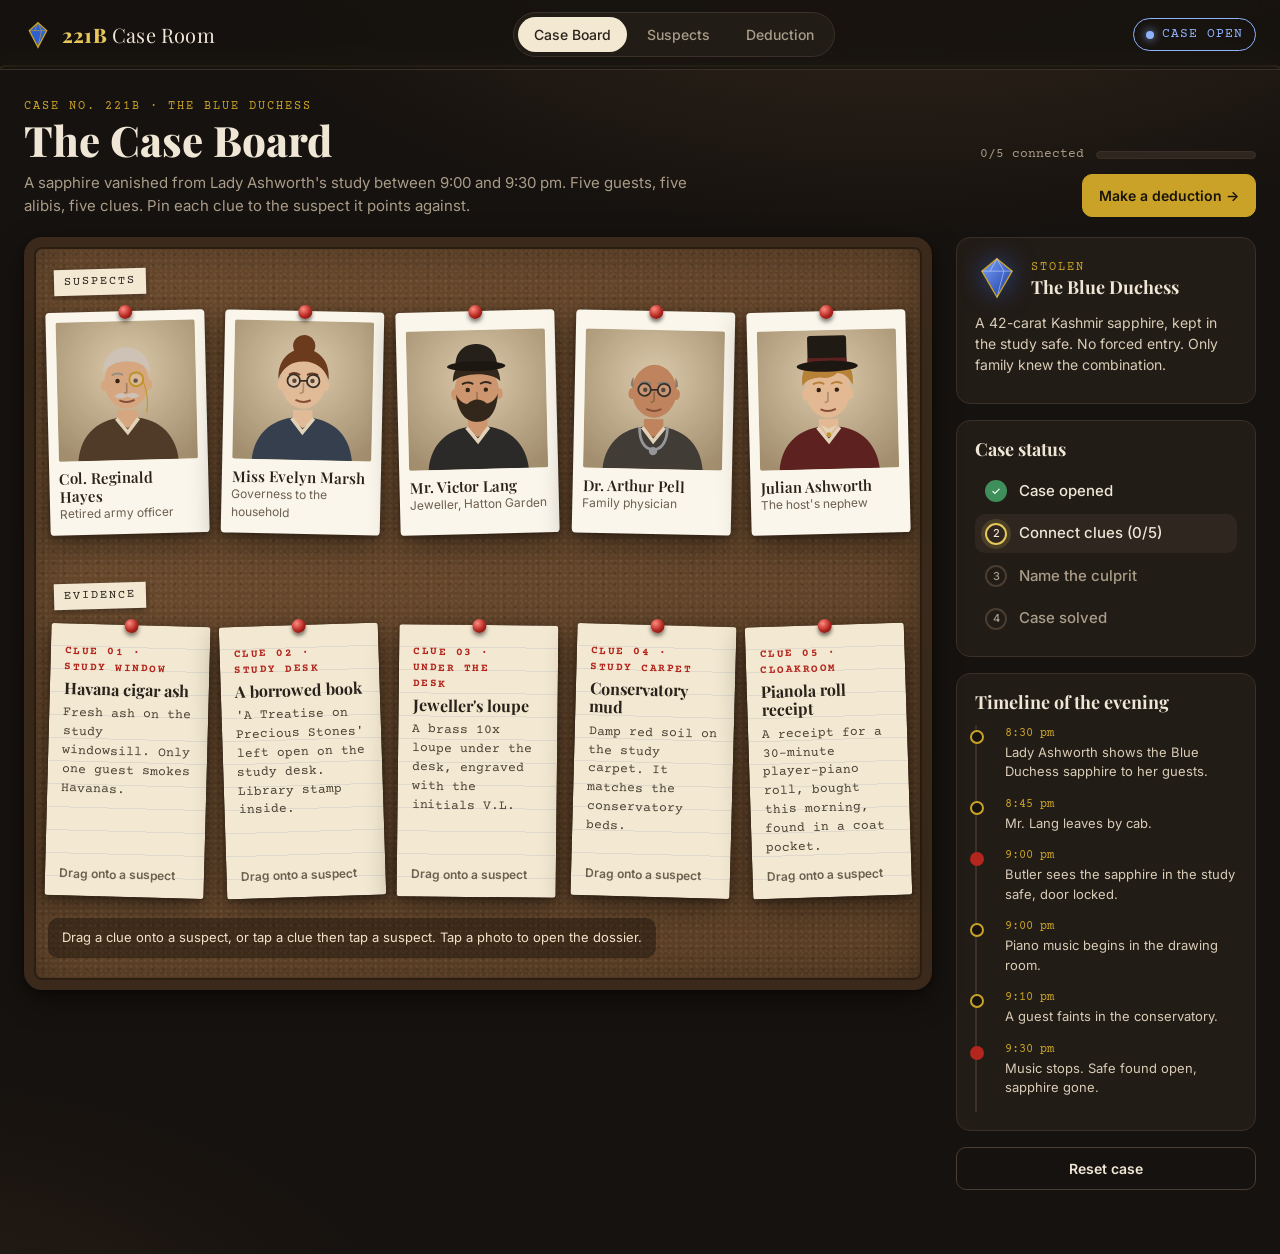
==== index.html @ a8b5cd0a "221B Case Room: detective board, suspect profiles, deduction Co-Authored-By: Claude Opus 5.5 <norepl" ====
<!doctype html>
<html lang="en">
<head>
<meta charset="utf-8">
<meta name="viewport" content="width=device-width, initial-scale=1">
<title>221B Case Room</title>
<meta name="description" content="A digital detective board. Pin clues to suspects, track the case and name the thief of the Blue Duchess sapphire.">
<link rel="icon" href="data:image/svg+xml,<svg xmlns='http://www.w3.org/2000/svg' viewBox='0 0 64 64'><path d='M32 4 52 22 32 60 12 22Z' fill='%232f5fd0' stroke='%23c9a227' stroke-width='4'/></svg>">
<link rel="preconnect" href="https://fonts.googleapis.com">
<link rel="preconnect" href="https://fonts.gstatic.com" crossorigin>
<link href="https://fonts.googleapis.com/css2?family=Playfair+Display:ital,wght@0,600;0,800;1,600&family=Courier+Prime:wght@400;700&family=Inter:wght@400;500;600&display=swap" rel="stylesheet">
<link rel="stylesheet" href="styles.css">
</head>
<body>
<a class="skip" href="#main">Skip to content</a>
<header class="topbar">
  <a class="brand" href="#/board" aria-label="221B Case Room home">
    <svg viewBox="0 0 64 64" aria-hidden="true"><path d="M32 4 52 22 32 60 12 22Z" fill="#2f5fd0" stroke="#c9a227" stroke-width="3"/><path d="M12 22h40M24 22l8-18 8 18-8 38" fill="none" stroke="#c9a227" stroke-width="2" opacity=".7"/></svg>
    <span><b>221B</b> Case Room</span>
  </a>
  <nav class="tabs" aria-label="Screens">
    <a href="#/board" data-tab="board">Case Board</a>
    <a href="#/suspect/hayes" data-tab="suspect">Suspects</a>
    <a href="#/deduce" data-tab="deduce">Deduction</a>
  </nav>
  <div class="status-wrap">
    <span class="status" id="statusPill" aria-live="polite">Open</span>
  </div>
</header>

<main id="main" tabindex="-1"></main>

<div class="toast" id="toast" role="status" aria-live="polite"></div>

<script src="app.js"></script>
</body>
</html>
---- styles.css ----
:root{
  --ink:#16120f; --ink-2:#221c17; --ink-3:#2e261f;
  --cork:#6b4b2e; --cork-2:#5a3e25;
  --paper:#f3e9d2; --paper-2:#e8dcbf; --paper-ink:#2a221a; --paper-mute:#6d604f;
  --brass:#c9a227; --brass-2:#e6c75a;
  --red:#b3261e; --red-2:#d9443a;
  --blue:#2f5fd0; --green:#3f8f5a;
  --text:#efe6d6; --mute:#a99c88;
  --radius:14px;
  --shadow:0 10px 30px rgba(0,0,0,.45),0 2px 6px rgba(0,0,0,.35);
  --serif:"Playfair Display",Georgia,serif;
  --mono:"Courier Prime","Courier New",monospace;
  --sans:Inter,system-ui,-apple-system,Segoe UI,Roboto,sans-serif;
}
*{box-sizing:border-box}
html,body{margin:0}
body{
  background:var(--ink);
  background-image:radial-gradient(1200px 600px at 70% -10%,#3a2c1e 0,transparent 60%),radial-gradient(900px 500px at -10% 110%,#2a1f16 0,transparent 60%);
  color:var(--text);font-family:var(--sans);font-size:15px;line-height:1.5;min-height:100vh;
  -webkit-font-smoothing:antialiased;
}
a{color:inherit}
button{font:inherit;color:inherit}
:focus-visible{outline:2px solid var(--brass-2);outline-offset:3px;border-radius:6px}
.skip{position:absolute;left:-999px;top:8px;background:var(--brass);color:#000;padding:8px 12px;border-radius:8px;z-index:100}
.skip:focus{left:8px}

/* ---------- top bar ---------- */
.topbar{position:sticky;top:0;z-index:40;display:flex;align-items:center;gap:20px;padding:12px 24px;
  background:rgba(22,18,15,.86);backdrop-filter:blur(10px);border-bottom:1px solid #3a3027}
.brand{display:flex;align-items:center;gap:10px;text-decoration:none;font-family:var(--serif);font-size:20px;letter-spacing:.2px;white-space:nowrap}
.brand svg{width:28px;height:28px}
.brand b{color:var(--brass-2);font-weight:800}
.tabs{display:flex;gap:4px;margin:0 auto;background:var(--ink-2);padding:4px;border-radius:999px;border:1px solid #3a3027}
.tabs a{text-decoration:none;padding:7px 16px;border-radius:999px;color:var(--mute);font-weight:500;font-size:14px;transition:.2s}
.tabs a:hover{color:var(--text)}
.tabs a[aria-current="page"]{background:var(--paper);color:var(--paper-ink)}
.status{display:inline-flex;align-items:center;gap:8px;font-family:var(--mono);font-size:13px;text-transform:uppercase;letter-spacing:1px;
  padding:6px 12px;border-radius:999px;border:1px solid currentColor;white-space:nowrap}
.status::before{content:"";width:8px;height:8px;border-radius:50%;background:currentColor;box-shadow:0 0 10px currentColor}
.status[data-s="open"]{color:#8fb3ff}
.status[data-s="progress"]{color:var(--brass-2)}
.status[data-s="solved"]{color:#6fd18f}

main{max-width:1320px;margin:0 auto;padding:28px 24px 64px;outline:none}
.eyebrow{font-family:var(--mono);text-transform:uppercase;letter-spacing:2px;font-size:12px;color:var(--brass)}
h1,h2,h3{font-family:var(--serif);margin:0;line-height:1.15}
h1{font-size:clamp(28px,4vw,42px);font-weight:800}
h2{font-size:22px}
.lede{color:var(--mute);max-width:680px;margin:8px 0 0}

/* ---------- buttons ---------- */
.btn{display:inline-flex;align-items:center;justify-content:center;gap:8px;border:1px solid #4a3d31;background:var(--ink-3);
  padding:10px 16px;border-radius:10px;cursor:pointer;font-weight:600;font-size:14px;text-decoration:none;transition:.15s}
.btn:hover{border-color:var(--brass);transform:translateY(-1px)}
.btn.primary{background:var(--brass);border-color:var(--brass);color:#1a1408}
.btn.primary:hover{background:var(--brass-2)}
.btn.danger{background:var(--red);border-color:var(--red);color:#fff}
.btn.ghost{background:transparent}
.btn:disabled{opacity:.45;cursor:not-allowed;transform:none}

/* ---------- board layout ---------- */
.board-head{display:flex;justify-content:space-between;align-items:flex-end;gap:20px;flex-wrap:wrap;margin-bottom:20px}
.progress{display:flex;align-items:center;gap:12px;font-family:var(--mono);font-size:13px;color:var(--mute)}
.bar{width:160px;height:8px;border-radius:99px;background:var(--ink-3);overflow:hidden;border:1px solid #3a3027}
.bar i{display:block;height:100%;background:linear-gradient(90deg,var(--red),var(--brass-2));transition:width .4s}
.layout{display:grid;grid-template-columns:minmax(0,1fr) 300px;gap:24px}

.cork{position:relative;align-self:start;border-radius:18px;padding:28px 24px 32px;
  background-color:var(--cork);
  background-image:
    radial-gradient(circle at 20% 30%,rgba(255,255,255,.05) 0 1px,transparent 2px),
    radial-gradient(circle at 70% 60%,rgba(0,0,0,.12) 0 1px,transparent 2px),
    radial-gradient(circle at 40% 80%,rgba(255,220,170,.06) 0 1px,transparent 2px),
    linear-gradient(135deg,var(--cork),var(--cork-2));
  background-size:7px 7px,11px 11px,5px 5px,100% 100%;
  box-shadow:inset 0 0 0 10px #3b2a1b,inset 0 0 0 12px #2a1e13,inset 0 0 60px rgba(0,0,0,.45),var(--shadow)}
.zone-label{position:relative;z-index:3;display:inline-block;font-family:var(--mono);font-size:12px;letter-spacing:2px;text-transform:uppercase;
  background:var(--paper);color:var(--paper-ink);padding:4px 10px;transform:rotate(-1.5deg);box-shadow:0 2px 6px rgba(0,0,0,.4);margin:4px 0 16px 6px}
.suspects{position:relative;z-index:2;display:grid;grid-template-columns:repeat(5,minmax(0,1fr));gap:16px;margin-bottom:44px}
.clues{position:relative;z-index:2;display:grid;grid-template-columns:repeat(5,minmax(0,1fr));gap:16px}
#strings{position:absolute;inset:0;width:100%;height:100%;z-index:4;pointer-events:none;overflow:visible}
#strings path{fill:none;stroke:var(--red-2);stroke-width:2.4;stroke-linecap:round;filter:drop-shadow(0 2px 2px rgba(0,0,0,.5))}
#strings path.ghost{stroke-dasharray:6 6;opacity:.8;animation:dash 1s linear infinite}
@keyframes dash{to{stroke-dashoffset:-24}}

.pin{position:absolute;left:50%;width:14px;height:14px;margin-left:-7px;border-radius:50%;z-index:5;
  background:radial-gradient(circle at 35% 30%,#ff8a80,var(--red) 55%,#5c0f0b);box-shadow:0 3px 4px rgba(0,0,0,.5)}

/* suspect polaroid */
.suspect{position:relative;background:#faf6ec;color:var(--paper-ink);padding:10px 10px 12px;border-radius:4px;box-shadow:var(--shadow);
  cursor:pointer;transition:transform .2s,box-shadow .2s;text-align:left;border:0;width:100%;display:block}
.suspect:nth-child(odd){transform:rotate(-1.4deg)}
.suspect:nth-child(even){transform:rotate(1.2deg)}
.suspect:hover{transform:rotate(0) translateY(-4px);box-shadow:0 18px 40px rgba(0,0,0,.55)}
.suspect .pin{top:-6px}
.suspect .pin.bottom{top:auto;bottom:-6px;opacity:0;transition:.2s}
.suspect.has .pin.bottom{opacity:1}
.photo{aspect-ratio:1/1;background:#cfc3a8;border-radius:2px;overflow:hidden;display:block}
.photo svg{width:100%;height:100%;display:block}
.suspect .name{font-family:var(--serif);font-weight:600;font-size:15px;margin-top:8px;line-height:1.2}
.suspect .role{font-size:12px;color:var(--paper-mute)}
.suspect .count{position:absolute;top:16px;right:16px;min-width:24px;height:24px;padding:0 7px;border-radius:99px;background:var(--red);color:#fff;
  font-size:12px;font-weight:700;display:none;align-items:center;justify-content:center;box-shadow:0 2px 6px rgba(0,0,0,.4)}
.suspect.has .count{display:flex}
.suspect.target{outline:3px dashed var(--brass-2);outline-offset:4px}
.suspect.target:hover,.suspect.drop{outline-style:solid;transform:scale(1.04)!important}
.suspect.accused::after{content:"GUILTY";position:absolute;top:38%;left:50%;transform:translate(-50%,-50%) rotate(-14deg);font-family:var(--mono);font-weight:700;
  font-size:20px;color:var(--red);border:3px solid var(--red);padding:2px 10px;letter-spacing:3px;background:rgba(250,246,236,.7)}

/* clue note */
.clue{position:relative;background:var(--paper);color:var(--paper-ink);border-radius:3px;padding:20px 14px 14px;box-shadow:var(--shadow);cursor:grab;
  border:0;width:100%;text-align:left;font-family:var(--mono);font-size:13px;line-height:1.45;transition:transform .2s,box-shadow .2s,opacity .2s;
  background-image:repeating-linear-gradient(transparent 0 22px,rgba(80,110,160,.13) 22px 23px);min-height:170px;display:flex;flex-direction:column}
.clue:nth-child(3n+1){transform:rotate(1.5deg)}
.clue:nth-child(3n+2){transform:rotate(-1.8deg)}
.clue:nth-child(3n){transform:rotate(.6deg)}
.clue:hover{transform:rotate(0) translateY(-4px)}
.clue .pin{top:-6px}
.clue .no{padding-right:20px;font-size:11px;letter-spacing:1.5px;color:var(--red);font-weight:700}
.clue h3{font-family:var(--serif);font-size:16px;margin:4px 0 6px}
.clue p{margin:0;color:#4b4033;flex:1}
.clue .tag{margin-top:10px;font-family:var(--sans);font-size:12px;font-weight:600;display:flex;align-items:center;gap:6px;color:var(--paper-mute)}
.clue .tag b{color:var(--red)}
.clue.linked{background-color:#efe2c4}
.clue.selected{transform:rotate(0) translateY(-6px) scale(1.03);box-shadow:0 0 0 3px var(--brass-2),0 22px 40px rgba(0,0,0,.6)}
.clue.dragging{opacity:.5}
.clue .unlink{position:absolute;top:6px;right:6px;width:22px;height:22px;border-radius:50%;border:0;background:rgba(0,0,0,.08);cursor:pointer;
  font-size:14px;line-height:22px;color:var(--paper-ink);display:none}
.clue.linked .unlink{display:block}
.clue .unlink:hover{background:var(--red);color:#fff}

.hint{position:relative;z-index:3;margin-top:22px;display:flex;align-items:center;gap:10px;font-size:13px;color:#f1e3c8;
  background:rgba(0,0,0,.35);padding:10px 14px;border-radius:10px;width:fit-content;max-width:100%}
.hint kbd{font-family:var(--mono);background:rgba(255,255,255,.12);padding:1px 6px;border-radius:4px}

/* sidebar */
.side{display:flex;flex-direction:column;gap:16px}
.panel{background:var(--ink-2);border:1px solid #3a3027;border-radius:var(--radius);padding:18px}
.panel h2{font-size:18px;margin-bottom:12px}
.steps{list-style:none;margin:0;padding:0;display:grid;gap:4px}
.steps li{display:flex;align-items:center;gap:12px;padding:8px 10px;border-radius:10px;color:var(--mute);font-weight:500}
.steps li .dot{width:22px;height:22px;border-radius:50%;border:2px solid #4a3d31;display:grid;place-items:center;font-size:11px;flex:none}
.steps li.done{color:var(--text)}
.steps li.done .dot{background:var(--green);border-color:var(--green);color:#fff}
.steps li.now{background:var(--ink-3);color:var(--text)}
.steps li.now .dot{border-color:var(--brass-2);box-shadow:0 0 0 4px rgba(230,199,90,.15)}
.timeline{list-style:none;margin:0;padding:0 0 0 14px;border-left:2px solid #3a3027}
.timeline li{position:relative;padding:0 0 14px 14px;font-size:13px;color:#d9ccb6}
.timeline li::before{content:"";position:absolute;left:-21px;top:5px;width:10px;height:10px;border-radius:50%;background:var(--ink);border:2px solid var(--brass)}
.timeline li.key::before{background:var(--red);border-color:var(--red)}
.timeline time{display:block;font-family:var(--mono);color:var(--brass);font-size:12px}
.brief p{margin:0 0 10px;color:#d9ccb6;font-size:14px}
.brief .gem{display:flex;gap:12px;align-items:center;margin-bottom:12px}
.brief .gem svg{width:44px;height:44px;flex:none;filter:drop-shadow(0 0 12px rgba(47,95,208,.6))}

/* ---------- profile ---------- */
.profile-nav{display:flex;gap:8px;overflow-x:auto;padding-bottom:6px;margin:18px 0 24px;scrollbar-width:thin}
.profile-nav a{display:flex;align-items:center;gap:8px;text-decoration:none;padding:6px 12px 6px 6px;border-radius:999px;background:var(--ink-2);
  border:1px solid #3a3027;white-space:nowrap;font-size:14px;color:var(--mute)}
.profile-nav a .mini{width:28px;height:28px;border-radius:50%;overflow:hidden;background:#cfc3a8}
.profile-nav a .mini svg{width:100%;height:100%}
.profile-nav a[aria-current="true"]{background:var(--paper);color:var(--paper-ink);border-color:var(--paper)}
.dossier{display:grid;grid-template-columns:340px minmax(0,1fr);gap:32px;align-items:start}
.dossier .polaroid{background:#faf6ec;padding:14px 14px 18px;border-radius:4px;box-shadow:var(--shadow);transform:rotate(-1.5deg);color:var(--paper-ink)}
.dossier .polaroid .cap{font-family:var(--mono);font-size:13px;margin-top:10px;text-align:center;color:var(--paper-mute)}
.file{background:var(--paper);color:var(--paper-ink);border-radius:6px;padding:28px;box-shadow:var(--shadow);position:relative}
.file::before{content:"CONFIDENTIAL";position:absolute;top:22px;right:24px;font-family:var(--mono);font-weight:700;font-size:13px;letter-spacing:3px;
  color:var(--red);border:2px solid var(--red);padding:2px 8px;transform:rotate(6deg);opacity:.75}
.file h1{color:var(--paper-ink);padding-right:140px}
.file .role{font-family:var(--mono);color:var(--paper-mute);margin-top:4px}
.facts{display:grid;grid-template-columns:repeat(3,minmax(0,1fr));gap:12px;margin:20px 0;border-top:1px dashed #b9a988;border-bottom:1px dashed #b9a988;padding:14px 0}
.facts dt{font-family:var(--mono);font-size:11px;letter-spacing:1.5px;text-transform:uppercase;color:var(--paper-mute)}
.facts dd{margin:2px 0 0;font-weight:600}
.section{margin-top:20px}
.section h2{font-size:18px;display:flex;align-items:center;gap:10px;margin-bottom:8px}
.section h2 .chip{font-family:var(--mono);font-size:11px;letter-spacing:1px;padding:2px 8px;border-radius:99px;background:var(--paper-2);color:var(--paper-mute)}
.quote{font-family:var(--serif);font-style:italic;font-size:19px;line-height:1.45;margin:0;padding-left:16px;border-left:3px solid var(--brass)}
.evidence{display:grid;gap:10px}
.ev{display:flex;gap:12px;align-items:flex-start;padding:12px 14px;border-radius:8px;background:#fffaf0;border:1px solid #e0d2b2}
.ev .no{font-family:var(--mono);font-weight:700;color:var(--red);font-size:12px;white-space:nowrap;padding-top:2px}
.ev h3{font-size:15px;margin-bottom:2px}
.ev p{margin:0;font-size:14px;color:#4b4033}
.ev .btn{margin-left:auto;padding:6px 10px;font-size:12px;background:transparent;border-color:#cbb994;color:var(--paper-ink)}
.empty{padding:16px;border:1px dashed #b9a988;border-radius:8px;color:var(--paper-mute);font-size:14px}
.notes textarea{width:100%;min-height:110px;resize:vertical;border:1px solid #d6c7a5;border-radius:8px;padding:12px;font-family:var(--mono);font-size:14px;
  background:#fffaf0;color:var(--paper-ink);background-image:repeating-linear-gradient(transparent 0 23px,rgba(80,110,160,.13) 23px 24px);line-height:24px}
.file-actions{display:flex;gap:10px;flex-wrap:wrap;margin-top:22px}
.file-actions .btn.ghost{color:var(--paper-ink);border-color:#cbb994}

/* ---------- deduction ---------- */
.deduce{display:grid;grid-template-columns:minmax(0,1fr) 360px;gap:28px;margin-top:24px;align-items:start}
.step-h{display:flex;align-items:center;gap:10px;margin:0 0 12px;font-size:18px}
.step-h .n{width:28px;height:28px;border-radius:50%;background:var(--brass);color:#1a1408;display:grid;place-items:center;font-family:var(--mono);font-weight:700;font-size:14px}
.lineup{display:grid;grid-template-columns:repeat(5,minmax(0,1fr));gap:14px;margin-bottom:30px}
.pick{position:relative;border:2px solid #3a3027;background:var(--ink-2);border-radius:var(--radius);padding:10px;cursor:pointer;text-align:center;transition:.2s}
.pick:hover{border-color:#6d5a44;transform:translateY(-2px)}
.pick .photo{border-radius:8px;filter:sepia(.35) grayscale(.2)}
.pick .nm{font-family:var(--serif);font-weight:600;margin-top:8px;font-size:14px;line-height:1.2}
.pick .meta{font-size:12px;color:var(--mute)}
.pick input{position:absolute;opacity:0;pointer-events:none}
.pick:has(input:checked){border-color:var(--red-2);background:#2a1715;box-shadow:0 0 0 4px rgba(217,68,58,.2)}
.pick:has(input:checked) .photo{filter:none}
.pick:has(input:focus-visible){outline:2px solid var(--brass-2);outline-offset:3px}
.pick .tick{position:absolute;top:16px;right:16px;width:26px;height:26px;border-radius:50%;background:var(--red-2);color:#fff;display:none;place-items:center;font-weight:700}
.pick:has(input:checked) .tick{display:grid}
.ev-pick{display:grid;gap:10px}
.ev-pick label{display:flex;gap:12px;align-items:flex-start;padding:12px 14px;border-radius:12px;border:2px solid #3a3027;background:var(--ink-2);cursor:pointer;transition:.15s}
.ev-pick label:hover{border-color:#6d5a44}
.ev-pick label:has(input:checked){border-color:var(--brass-2);background:#2a2415}
.ev-pick input{margin-top:4px;accent-color:var(--brass)}
.ev-pick b{font-family:var(--serif);font-weight:600;display:block}
.ev-pick span{font-size:13px;color:var(--mute)}
.ev-pick .who{font-family:var(--mono);font-size:11px;color:var(--brass);letter-spacing:1px;text-transform:uppercase}
.verdict{position:sticky;top:90px;background:var(--paper);color:var(--paper-ink);border-radius:8px;padding:24px;box-shadow:var(--shadow)}
.verdict h2{font-size:24px;margin-bottom:6px}
.verdict .sentence{font-family:var(--serif);font-size:19px;line-height:1.5;margin:16px 0;padding:16px;border:1px dashed #b9a988;border-radius:8px;background:#fffaf0}
.verdict .sentence em{color:var(--red);font-style:normal;font-weight:600;border-bottom:2px solid currentColor}
.verdict .sentence .blank{color:#a8977a;border-bottom:2px dashed #c9b893}
.verdict .btn{width:100%;padding:14px}
.verdict small{display:block;margin-top:10px;color:var(--paper-mute);font-size:12px;text-align:center}
.attempts{font-family:var(--mono);font-size:12px;color:var(--paper-mute);margin-top:12px;text-align:center}
.result{border-radius:8px;padding:14px;margin-top:16px;font-size:14px}
.result.bad{background:#f8dcd6;color:#6b1610;border:1px solid #e6a79d}
.result.good{background:#d8efdd;color:#173f24;border:1px solid #9fd1ad}

/* solved */
.solved{text-align:center;max-width:760px;margin:20px auto 0}
.stamp{display:inline-block;font-family:var(--mono);font-weight:700;font-size:clamp(36px,7vw,64px);letter-spacing:8px;color:var(--red-2);
  border:6px double var(--red-2);padding:6px 24px;transform:rotate(-6deg);margin:10px 0 30px;animation:stamp .5s cubic-bezier(.2,1.6,.4,1) both}
@keyframes stamp{from{transform:rotate(-6deg) scale(2.4);opacity:0}to{transform:rotate(-6deg) scale(1);opacity:1}}
.report{background:var(--paper);color:var(--paper-ink);text-align:left;border-radius:8px;padding:28px;box-shadow:var(--shadow);margin-top:10px}
.report h2{margin-bottom:10px}
.report p{margin:0 0 12px}
.report .row{display:flex;gap:18px;align-items:center;margin-bottom:18px}
.report .row .photo{width:96px;border-radius:6px;flex:none}
.score{display:grid;grid-template-columns:repeat(3,1fr);gap:10px;margin:18px 0}
.score div{background:#fffaf0;border:1px solid #e0d2b2;border-radius:8px;padding:12px;text-align:center}
.score b{display:block;font-family:var(--serif);font-size:26px}
.score span{font-size:12px;color:var(--paper-mute);font-family:var(--mono);text-transform:uppercase;letter-spacing:1px}
.center-actions{display:flex;gap:10px;justify-content:center;margin-top:24px;flex-wrap:wrap}

/* toast */
.toast{position:fixed;left:50%;bottom:24px;transform:translate(-50%,40px);opacity:0;background:var(--paper);color:var(--paper-ink);padding:12px 18px;
  border-radius:10px;box-shadow:var(--shadow);font-weight:500;transition:.3s;z-index:60;max-width:calc(100% - 32px);pointer-events:none}
.toast.show{transform:translate(-50%,0);opacity:1}

.fade{animation:fade .35s ease both}
@keyframes fade{from{opacity:0;transform:translateY(8px)}to{opacity:1;transform:none}}

/* ---------- responsive ---------- */
@media (max-width:1100px){
  .layout{grid-template-columns:1fr}
  .side{display:grid;grid-template-columns:repeat(auto-fit,minmax(260px,1fr))}
  .deduce{grid-template-columns:1fr}
  .verdict{position:static}
}
@media (max-width:860px){
  .suspects,.clues{grid-template-columns:repeat(3,minmax(0,1fr))}
  .lineup{grid-template-columns:repeat(3,minmax(0,1fr))}
  .dossier{grid-template-columns:1fr}
  .dossier .polaroid{max-width:300px;margin:0 auto}
  .topbar{flex-wrap:wrap;gap:10px;padding:10px 16px}
  .tabs{order:3;width:100%;margin:0;justify-content:space-between}
  .tabs a{flex:1;text-align:center;padding:7px 8px}
  .status-wrap{margin-left:auto}
}
@media (max-width:560px){
  main{padding:20px 16px 48px}
  .cork{padding:20px 12px 24px}
  .suspects,.clues{grid-template-columns:repeat(2,minmax(0,1fr));gap:12px}
  .lineup{grid-template-columns:repeat(2,minmax(0,1fr))}
  .facts{grid-template-columns:1fr 1fr}
  .file{padding:20px}
  .file h1{padding-right:0;margin-top:30px}
  .score{grid-template-columns:1fr}
  .bar{width:100px}
}
@media (prefers-reduced-motion:reduce){*{animation:none!important;transition:none!important}}
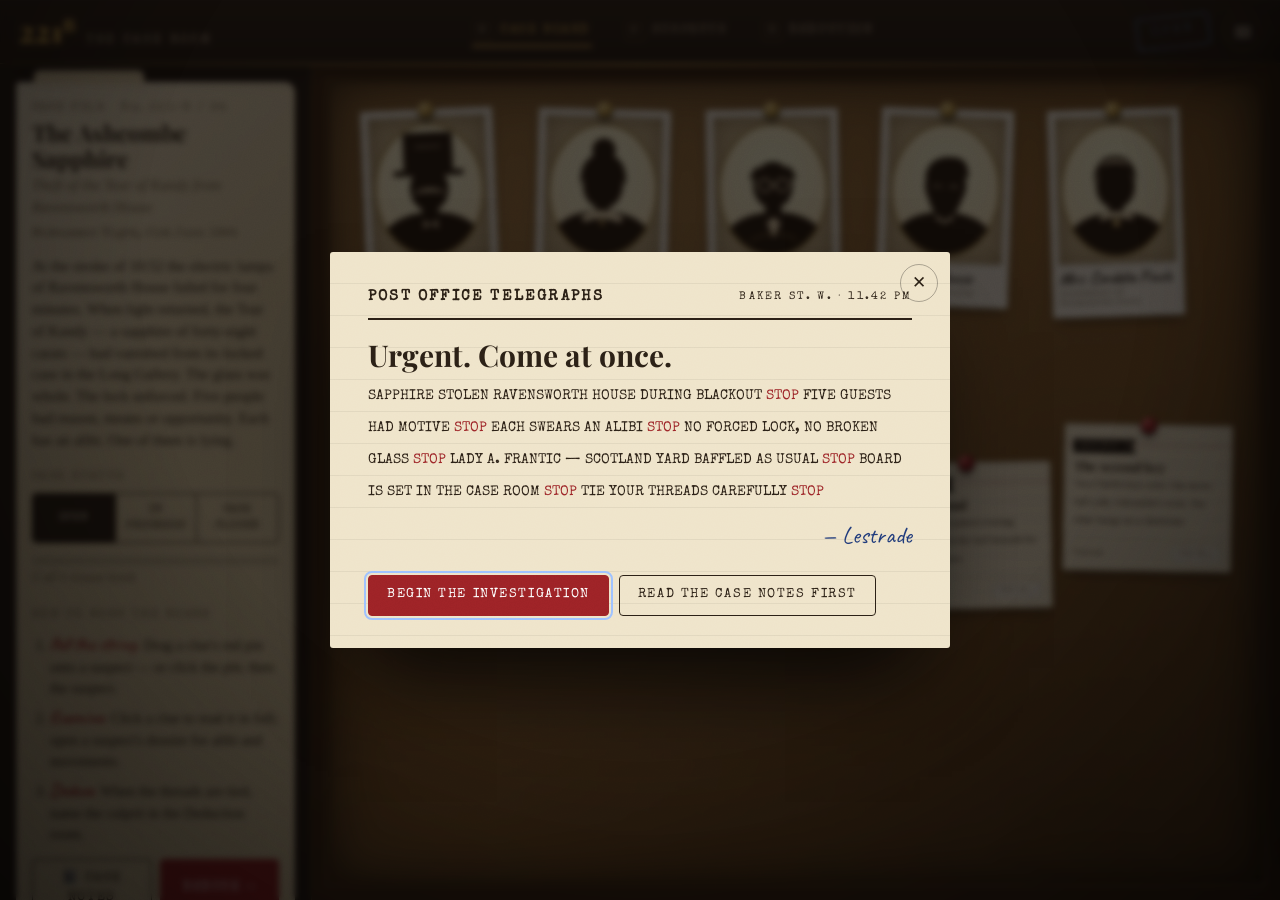
==== commit aef46884: "Build The 221B Case Room: interactive detective evidence board Case Board with draggable polaroids a" ====
--- a/index.html
+++ b/index.html
@@ -1,37 +1,82 @@
 <!doctype html>
-<html lang="en">
+<html lang="en" data-theme="gaslight">
 <head>
-<meta charset="utf-8">
-<meta name="viewport" content="width=device-width, initial-scale=1">
-<title>221B Case Room</title>
-<meta name="description" content="A digital detective board. Pin clues to suspects, track the case and name the thief of the Blue Duchess sapphire.">
-<link rel="icon" href="data:image/svg+xml,<svg xmlns='http://www.w3.org/2000/svg' viewBox='0 0 64 64'><path d='M32 4 52 22 32 60 12 22Z' fill='%232f5fd0' stroke='%23c9a227' stroke-width='4'/></svg>">
-<link rel="preconnect" href="https://fonts.googleapis.com">
-<link rel="preconnect" href="https://fonts.gstatic.com" crossorigin>
-<link href="https://fonts.googleapis.com/css2?family=Playfair+Display:ital,wght@0,600;0,800;1,600&family=Courier+Prime:wght@400;700&family=Inter:wght@400;500;600&display=swap" rel="stylesheet">
-<link rel="stylesheet" href="styles.css">
+  <meta charset="utf-8" />
+  <meta name="viewport" content="width=device-width, initial-scale=1" />
+  <title>The 221B Case Room — The Ashcombe Sapphire</title>
+  <meta name="description" content="An interactive detective evidence board. Pin clues, pull red string to suspects, and name the thief of the Ashcombe Sapphire." />
+  <meta property="og:title" content="The 221B Case Room" />
+  <meta property="og:description" content="Five suspects. Five alibis. One sapphire. Pull the string and name the thief." />
+  <meta name="theme-color" content="#15100c" />
+  <link rel="icon" href="data:image/svg+xml,%3Csvg xmlns='http://www.w3.org/2000/svg' viewBox='0 0 64 64'%3E%3Ccircle cx='32' cy='32' r='30' fill='%23151008'/%3E%3Ccircle cx='32' cy='32' r='14' fill='%232c62c9'/%3E%3Ccircle cx='27' cy='27' r='4' fill='%23dbe8ff'/%3E%3C/svg%3E" />
+  <link rel="preconnect" href="https://fonts.googleapis.com" />
+  <link rel="preconnect" href="https://fonts.gstatic.com" crossorigin />
+  <link href="https://fonts.googleapis.com/css2?family=Playfair+Display:ital,wght@0,500;0,700;0,900;1,500&family=IM+Fell+English:ital@0;1&family=Special+Elite&family=Caveat:wght@500;700&display=swap" rel="stylesheet" />
+  <link rel="stylesheet" href="styles.css" />
 </head>
 <body>
-<a class="skip" href="#main">Skip to content</a>
-<header class="topbar">
-  <a class="brand" href="#/board" aria-label="221B Case Room home">
-    <svg viewBox="0 0 64 64" aria-hidden="true"><path d="M32 4 52 22 32 60 12 22Z" fill="#2f5fd0" stroke="#c9a227" stroke-width="3"/><path d="M12 22h40M24 22l8-18 8 18-8 38" fill="none" stroke="#c9a227" stroke-width="2" opacity=".7"/></svg>
-    <span><b>221B</b> Case Room</span>
-  </a>
-  <nav class="tabs" aria-label="Screens">
-    <a href="#/board" data-tab="board">Case Board</a>
-    <a href="#/suspect/hayes" data-tab="suspect">Suspects</a>
-    <a href="#/deduce" data-tab="deduce">Deduction</a>
-  </nav>
-  <div class="status-wrap">
-    <span class="status" id="statusPill" aria-live="polite">Open</span>
+  <!-- Paper grain / vignette overlays -->
+  <div class="grain" aria-hidden="true"></div>
+  <div class="vignette" aria-hidden="true"></div>
+
+  <header class="masthead" role="banner">
+    <a class="brand" href="#/board" aria-label="221B Case Room home">
+      <span class="brand__num">221<small>B</small></span>
+      <span class="brand__name">The Case Room</span>
+    </a>
+
+    <nav class="tabs" aria-label="Screens">
+      <a href="#/board" data-route="board" class="tab"><span class="tab__key">B</span>Case Board</a>
+      <a href="#/suspect" data-route="suspect" class="tab"><span class="tab__key">S</span>Suspects</a>
+      <a href="#/deduce" data-route="deduce" class="tab"><span class="tab__key">D</span>Deduction</a>
+    </nav>
+
+    <div class="masthead__right">
+      <div class="status-stamp" id="statusStamp" data-status="open" aria-live="polite">
+        <span class="status-stamp__label">Open</span>
+      </div>
+      <div class="menu">
+        <button class="icon-btn" id="menuBtn" aria-haspopup="true" aria-expanded="false" aria-label="Case menu">
+          <svg viewBox="0 0 24 24" width="22" height="22" aria-hidden="true"><path d="M4 7h16M4 12h16M4 17h16" stroke="currentColor" stroke-width="2" stroke-linecap="round"/></svg>
+        </button>
+        <div class="menu__panel" id="menuPanel" role="menu" hidden>
+          <button role="menuitem" data-action="notes">📓 Case notes &amp; timeline</button>
+          <button role="menuitem" data-action="brief">✉️ Re-read the telegram</button>
+          <hr />
+          <button role="menuitem" data-action="theme"><span id="themeLabel">☀️ Daylight theme</span></button>
+          <button role="menuitem" data-action="sound"><span id="soundLabel">🔔 Sound: off</span></button>
+          <button role="menuitem" data-action="tidy">🧷 Tidy the board</button>
+          <hr />
+          <button role="menuitem" data-action="reset" class="danger">🔥 Burn the file &amp; start over</button>
+        </div>
+      </div>
+    </div>
+  </header>
+
+  <main id="view" class="view" tabindex="-1"></main>
+
+  <!-- Case notes drawer -->
+  <aside class="drawer" id="notesDrawer" aria-hidden="true" aria-label="Case notes">
+    <div class="drawer__inner">
+      <header class="drawer__head">
+        <h2>Case Notes</h2>
+        <button class="icon-btn" data-close-drawer aria-label="Close notes">✕</button>
+      </header>
+      <div class="drawer__body" id="notesBody"></div>
+    </div>
+  </aside>
+  <div class="scrim" id="scrim" hidden></div>
+
+  <!-- Generic modal -->
+  <div class="modal" id="modal" role="dialog" aria-modal="true" hidden>
+    <div class="modal__card" id="modalCard"></div>
   </div>
-</header>
 
-<main id="main" tabindex="-1"></main>
+  <!-- Toast -->
+  <div class="toast" id="toast" role="status" aria-live="polite"></div>
 
-<div class="toast" id="toast" role="status" aria-live="polite"></div>
-
-<script src="app.js"></script>
+  <script src="data.js"></script>
+  <script src="portraits.js"></script>
+  <script src="app.js"></script>
 </body>
 </html>
--- a/styles.css
+++ b/styles.css
@@ -1,280 +1,663 @@
-:root{
-  --ink:#16120f; --ink-2:#221c17; --ink-3:#2e261f;
-  --cork:#6b4b2e; --cork-2:#5a3e25;
-  --paper:#f3e9d2; --paper-2:#e8dcbf; --paper-ink:#2a221a; --paper-mute:#6d604f;
-  --brass:#c9a227; --brass-2:#e6c75a;
-  --red:#b3261e; --red-2:#d9443a;
-  --blue:#2f5fd0; --green:#3f8f5a;
-  --text:#efe6d6; --mute:#a99c88;
-  --radius:14px;
-  --shadow:0 10px 30px rgba(0,0,0,.45),0 2px 6px rgba(0,0,0,.35);
-  --serif:"Playfair Display",Georgia,serif;
-  --mono:"Courier Prime","Courier New",monospace;
-  --sans:Inter,system-ui,-apple-system,Segoe UI,Roboto,sans-serif;
-}
-*{box-sizing:border-box}
-html,body{margin:0}
-body{
-  background:var(--ink);
-  background-image:radial-gradient(1200px 600px at 70% -10%,#3a2c1e 0,transparent 60%),radial-gradient(900px 500px at -10% 110%,#2a1f16 0,transparent 60%);
-  color:var(--text);font-family:var(--sans);font-size:15px;line-height:1.5;min-height:100vh;
-  -webkit-font-smoothing:antialiased;
-}
-a{color:inherit}
-button{font:inherit;color:inherit}
-:focus-visible{outline:2px solid var(--brass-2);outline-offset:3px;border-radius:6px}
-.skip{position:absolute;left:-999px;top:8px;background:var(--brass);color:#000;padding:8px 12px;border-radius:8px;z-index:100}
-.skip:focus{left:8px}
-
-/* ---------- top bar ---------- */
-.topbar{position:sticky;top:0;z-index:40;display:flex;align-items:center;gap:20px;padding:12px 24px;
-  background:rgba(22,18,15,.86);backdrop-filter:blur(10px);border-bottom:1px solid #3a3027}
-.brand{display:flex;align-items:center;gap:10px;text-decoration:none;font-family:var(--serif);font-size:20px;letter-spacing:.2px;white-space:nowrap}
-.brand svg{width:28px;height:28px}
-.brand b{color:var(--brass-2);font-weight:800}
-.tabs{display:flex;gap:4px;margin:0 auto;background:var(--ink-2);padding:4px;border-radius:999px;border:1px solid #3a3027}
-.tabs a{text-decoration:none;padding:7px 16px;border-radius:999px;color:var(--mute);font-weight:500;font-size:14px;transition:.2s}
-.tabs a:hover{color:var(--text)}
-.tabs a[aria-current="page"]{background:var(--paper);color:var(--paper-ink)}
-.status{display:inline-flex;align-items:center;gap:8px;font-family:var(--mono);font-size:13px;text-transform:uppercase;letter-spacing:1px;
-  padding:6px 12px;border-radius:999px;border:1px solid currentColor;white-space:nowrap}
-.status::before{content:"";width:8px;height:8px;border-radius:50%;background:currentColor;box-shadow:0 0 10px currentColor}
-.status[data-s="open"]{color:#8fb3ff}
-.status[data-s="progress"]{color:var(--brass-2)}
-.status[data-s="solved"]{color:#6fd18f}
-
-main{max-width:1320px;margin:0 auto;padding:28px 24px 64px;outline:none}
-.eyebrow{font-family:var(--mono);text-transform:uppercase;letter-spacing:2px;font-size:12px;color:var(--brass)}
-h1,h2,h3{font-family:var(--serif);margin:0;line-height:1.15}
-h1{font-size:clamp(28px,4vw,42px);font-weight:800}
-h2{font-size:22px}
-.lede{color:var(--mute);max-width:680px;margin:8px 0 0}
-
-/* ---------- buttons ---------- */
-.btn{display:inline-flex;align-items:center;justify-content:center;gap:8px;border:1px solid #4a3d31;background:var(--ink-3);
-  padding:10px 16px;border-radius:10px;cursor:pointer;font-weight:600;font-size:14px;text-decoration:none;transition:.15s}
-.btn:hover{border-color:var(--brass);transform:translateY(-1px)}
-.btn.primary{background:var(--brass);border-color:var(--brass);color:#1a1408}
-.btn.primary:hover{background:var(--brass-2)}
-.btn.danger{background:var(--red);border-color:var(--red);color:#fff}
-.btn.ghost{background:transparent}
-.btn:disabled{opacity:.45;cursor:not-allowed;transform:none}
-
-/* ---------- board layout ---------- */
-.board-head{display:flex;justify-content:space-between;align-items:flex-end;gap:20px;flex-wrap:wrap;margin-bottom:20px}
-.progress{display:flex;align-items:center;gap:12px;font-family:var(--mono);font-size:13px;color:var(--mute)}
-.bar{width:160px;height:8px;border-radius:99px;background:var(--ink-3);overflow:hidden;border:1px solid #3a3027}
-.bar i{display:block;height:100%;background:linear-gradient(90deg,var(--red),var(--brass-2));transition:width .4s}
-.layout{display:grid;grid-template-columns:minmax(0,1fr) 300px;gap:24px}
-
-.cork{position:relative;align-self:start;border-radius:18px;padding:28px 24px 32px;
-  background-color:var(--cork);
+/* ══════════════════════════════════════════════════════════════
+   THE 221B CASE ROOM — stylesheet
+   Themes: gaslight (default, dark) · daylight
+   ══════════════════════════════════════════════════════════════ */
+
+:root {
+  --f-display: "Playfair Display", Georgia, serif;
+  --f-body: "IM Fell English", Georgia, serif;
+  --f-type: "Special Elite", "Courier New", monospace;
+  --f-hand: "Caveat", "Segoe Script", cursive;
+
+  --paper: #efe4ca;
+  --paper-2: #e3d3ae;
+  --paper-3: #d6c296;
+  --paper-ink: #2a2016;
+  --paper-muted: #6f5f47;
+  --rule: rgba(60, 90, 160, .22);
+  --rule-red: rgba(170, 40, 40, .55);
+
+  --wax: #9b2226;
+  --string: #c0272d;
+  --string-doubt: #d9a441;
+  --brass: #c9a24e;
+  --brass-2: #8c6a22;
+  --sapphire: #2f6fd6;
+  --sapphire-2: #9cc1ff;
+  --ink-blue: #2a4b8d;
+  --ochre: #b57a1b;
+  --green: #4f7a3a;
+
+  --cameo-paper: #e8dcc0;
+  --cameo-paper-hi: #f6efdc;
+  --cameo-rim: #8c6a22;
+  --cameo-accent: #c9a24e;
+
+  --radius: 6px;
+  --shadow-card: 0 1px 0 rgba(255,255,255,.4) inset, 0 8px 18px -6px rgba(0,0,0,.55), 0 2px 4px rgba(0,0,0,.3);
+  --shadow-lift: 0 1px 0 rgba(255,255,255,.4) inset, 0 26px 40px -14px rgba(0,0,0,.7), 0 6px 10px rgba(0,0,0,.3);
+  --masthead-h: 64px;
+}
+
+:root[data-theme="gaslight"] {
+  --bg: #15100c;
+  --bg-2: #1f1711;
+  --panel: #241b14;
+  --panel-2: #2d2219;
+  --text: #ece2cf;
+  --muted: #a99a82;
+  --line: rgba(201,162,78,.28);
+  --cork: #a3763f;
+  --cork-2: #7d5628;
+  --glow: rgba(255, 196, 110, .18);
+  --cameo-ink: #2a1d12;
+  color-scheme: dark;
+}
+:root[data-theme="daylight"] {
+  --bg: #e9dfcc;
+  --bg-2: #e0d4bc;
+  --panel: #f3ebd9;
+  --panel-2: #e8dcc3;
+  --text: #2a2016;
+  --muted: #6f5f47;
+  --line: rgba(90,70,40,.22);
+  --cork: #c1935a;
+  --cork-2: #a37640;
+  --glow: rgba(255, 220, 160, .35);
+  --cameo-ink: #2a1d12;
+  --shadow-card: 0 1px 0 rgba(255,255,255,.6) inset, 0 8px 16px -8px rgba(60,40,10,.45), 0 2px 3px rgba(60,40,10,.2);
+  color-scheme: light;
+}
+
+* { box-sizing: border-box; }
+html, body { height: 100%; }
+body {
+  margin: 0;
+  background: var(--bg);
+  color: var(--text);
+  font-family: var(--f-body);
+  font-size: 17px;
+  line-height: 1.45;
+  overflow-x: hidden;
+  -webkit-font-smoothing: antialiased;
+}
+button, input, textarea, select { font: inherit; color: inherit; }
+button { cursor: pointer; }
+a { color: inherit; }
+h1, h2, h3 { font-family: var(--f-display); font-weight: 700; margin: 0; line-height: 1.15; }
+::selection { background: var(--sapphire); color: #fff; }
+:focus-visible { outline: 2px solid var(--sapphire-2); outline-offset: 2px; }
+
+/* Grain + vignette overlays */
+.grain {
+  position: fixed; inset: 0; z-index: 90; pointer-events: none; opacity: .35; mix-blend-mode: overlay;
+  background-image: url("data:image/svg+xml,%3Csvg xmlns='http://www.w3.org/2000/svg' width='220' height='220'%3E%3Cfilter id='n'%3E%3CfeTurbulence type='fractalNoise' baseFrequency='.85' numOctaves='3' stitchTiles='stitch'/%3E%3CfeColorMatrix values='0 0 0 0 0.5 0 0 0 0 0.45 0 0 0 0 0.4 0 0 0 .5 0'/%3E%3C/filter%3E%3Crect width='100%25' height='100%25' filter='url(%23n)'/%3E%3C/svg%3E");
+}
+.vignette {
+  position: fixed; inset: 0; z-index: 89; pointer-events: none;
+  background: radial-gradient(ellipse at 50% 30%, transparent 55%, rgba(0,0,0,.45) 100%);
+}
+:root[data-theme="daylight"] .vignette { opacity: .35; }
+:root[data-theme="daylight"] .grain { opacity: .22; }
+
+/* ── Masthead ───────────────────────────────────────────────── */
+.masthead {
+  position: sticky; top: 0; z-index: 50;
+  height: var(--masthead-h);
+  display: grid; grid-template-columns: auto 1fr auto; align-items: center; gap: 18px;
+  padding: 0 18px;
+  background: linear-gradient(180deg, var(--panel-2), var(--panel));
+  border-bottom: 1px solid var(--line);
+  box-shadow: 0 1px 0 rgba(255,255,255,.04) inset, 0 10px 30px -14px rgba(0,0,0,.8);
+}
+.masthead::after {
+  content: ""; position: absolute; left: 0; right: 0; bottom: -3px; height: 3px;
+  background: linear-gradient(90deg, transparent, var(--brass), transparent);
+  opacity: .7;
+}
+.brand { display: flex; align-items: baseline; gap: 10px; text-decoration: none; }
+.brand__num {
+  font-family: var(--f-display); font-weight: 900; font-size: 30px; letter-spacing: -.02em;
+  color: var(--brass);
+  text-shadow: 0 1px 0 rgba(0,0,0,.6), 0 0 18px var(--glow);
+}
+.brand__num small { font-size: .6em; vertical-align: super; margin-left: 1px; }
+.brand__name { font-family: var(--f-type); font-size: 13px; letter-spacing: .18em; text-transform: uppercase; color: var(--muted); }
+
+.tabs { display: flex; justify-content: center; gap: 4px; }
+.tab {
+  position: relative; display: inline-flex; align-items: center; gap: 8px;
+  padding: 8px 16px; border-radius: 4px; text-decoration: none;
+  font-family: var(--f-type); font-size: 13px; letter-spacing: .12em; text-transform: uppercase;
+  color: var(--muted); transition: color .2s, background .2s;
+}
+.tab:hover { color: var(--text); background: rgba(255,255,255,.04); }
+.tab.is-active { color: var(--brass); }
+.tab.is-active::after {
+  content: ""; position: absolute; left: 14px; right: 14px; bottom: 2px; height: 2px;
+  background: var(--brass); box-shadow: 0 0 10px var(--glow);
+}
+.tab__key {
+  display: inline-grid; place-items: center; width: 18px; height: 18px; border-radius: 3px;
+  border: 1px solid var(--line); font-size: 10px; color: var(--muted);
+}
+
+.masthead__right { display: flex; align-items: center; gap: 14px; }
+
+.icon-btn {
+  display: inline-grid; place-items: center; width: 38px; height: 38px; border-radius: 50%;
+  border: 1px solid var(--line); background: transparent; color: var(--text);
+  transition: background .2s, transform .15s;
+}
+.icon-btn:hover { background: rgba(255,255,255,.06); }
+.icon-btn:active { transform: scale(.95); }
+
+.menu { position: relative; }
+.menu__panel {
+  position: absolute; right: 0; top: calc(100% + 8px); min-width: 260px;
+  background: var(--paper); color: var(--paper-ink);
+  border-radius: 4px; padding: 6px;
+  box-shadow: 0 30px 50px -20px rgba(0,0,0,.8), 0 0 0 1px rgba(0,0,0,.2);
+  transform-origin: top right;
+  animation: pop .18s ease-out;
+}
+.menu__panel button {
+  display: block; width: 100%; text-align: left; padding: 10px 12px;
+  border: 0; background: transparent; border-radius: 3px; font-family: var(--f-body); font-size: 16px;
+}
+.menu__panel button:hover { background: rgba(0,0,0,.06); }
+.menu__panel button.danger { color: var(--wax); }
+.menu__panel hr { border: 0; border-top: 1px dashed rgba(0,0,0,.18); margin: 6px 4px; }
+@keyframes pop { from { opacity: 0; transform: scale(.94) translateY(-4px); } to { opacity: 1; transform: none; } }
+
+/* ── Rubber stamps ──────────────────────────────────────────── */
+.stamp, .status-stamp {
+  --stamp: var(--ink-blue);
+  display: inline-block; padding: 4px 12px;
+  font-family: var(--f-type); font-size: 13px; letter-spacing: .22em; text-transform: uppercase;
+  color: var(--stamp); border: 2.5px solid var(--stamp); border-radius: 4px;
+  transform: rotate(-6deg);
+  -webkit-mask-image: url("data:image/svg+xml,%3Csvg xmlns='http://www.w3.org/2000/svg' width='120' height='120'%3E%3Cfilter id='n'%3E%3CfeTurbulence type='fractalNoise' baseFrequency='.9' numOctaves='2'/%3E%3CfeColorMatrix values='0 0 0 0 1 0 0 0 0 1 0 0 0 0 1 0 0 0 1.7 -.35'/%3E%3C/filter%3E%3Crect width='100%25' height='100%25' filter='url(%23n)'/%3E%3C/svg%3E");
+  mask-image: url("data:image/svg+xml,%3Csvg xmlns='http://www.w3.org/2000/svg' width='120' height='120'%3E%3Cfilter id='n'%3E%3CfeTurbulence type='fractalNoise' baseFrequency='.9' numOctaves='2'/%3E%3CfeColorMatrix values='0 0 0 0 1 0 0 0 0 1 0 0 0 0 1 0 0 0 1.7 -.35'/%3E%3C/filter%3E%3Crect width='100%25' height='100%25' filter='url(%23n)'/%3E%3C/svg%3E");
+  box-shadow: 0 0 0 1px rgba(255,255,255,.08) inset;
+  user-select: none;
+}
+.status-stamp { position: relative; padding: 5px 14px; transition: color .3s, border-color .3s; }
+.status-stamp[data-status="open"] { --stamp: #5d8ad8; }
+.status-stamp[data-status="progress"] { --stamp: var(--ochre); }
+.status-stamp[data-status="solved"] { --stamp: #d8343b; }
+:root[data-theme="daylight"] .status-stamp[data-status="open"] { --stamp: var(--ink-blue); }
+.status-stamp.is-bump { animation: stampIn .5s cubic-bezier(.2,1.4,.4,1); }
+@keyframes stampIn {
+  0% { transform: rotate(-6deg) scale(2.2); opacity: 0; }
+  60% { transform: rotate(-6deg) scale(.92); opacity: 1; }
+  100% { transform: rotate(-6deg) scale(1); }
+}
+.stamp--cleared { --stamp: var(--ink-blue); }
+.stamp--guilty, .stamp--closed { --stamp: #b4161c; }
+.stamp--big { font-size: 28px; padding: 10px 26px; border-width: 5px; border-radius: 8px; letter-spacing: .3em; }
+
+/* ── View container ─────────────────────────────────────────── */
+.view { min-height: calc(100vh - var(--masthead-h)); outline: none; }
+.view > section { animation: fadeUp .35s ease-out both; }
+@keyframes fadeUp { from { opacity: 0; transform: translateY(8px); } to { opacity: 1; transform: none; } }
+
+/* ══ CASE BOARD ═════════════════════════════════════════════ */
+.board-wrap {
+  display: grid; grid-template-columns: 312px 1fr;
+  height: calc(100vh - var(--masthead-h));
+}
+
+/* The case folder */
+.dock {
+  position: relative; overflow-y: auto; padding: 18px 16px 24px;
+  background: var(--panel);
+  border-right: 1px solid var(--line);
+}
+.folder {
+  position: relative; background: var(--paper-2); color: var(--paper-ink);
+  border-radius: 4px 10px 4px 4px; padding: 18px 16px 16px;
+  box-shadow: var(--shadow-card);
   background-image:
-    radial-gradient(circle at 20% 30%,rgba(255,255,255,.05) 0 1px,transparent 2px),
-    radial-gradient(circle at 70% 60%,rgba(0,0,0,.12) 0 1px,transparent 2px),
-    radial-gradient(circle at 40% 80%,rgba(255,220,170,.06) 0 1px,transparent 2px),
-    linear-gradient(135deg,var(--cork),var(--cork-2));
-  background-size:7px 7px,11px 11px,5px 5px,100% 100%;
-  box-shadow:inset 0 0 0 10px #3b2a1b,inset 0 0 0 12px #2a1e13,inset 0 0 60px rgba(0,0,0,.45),var(--shadow)}
-.zone-label{position:relative;z-index:3;display:inline-block;font-family:var(--mono);font-size:12px;letter-spacing:2px;text-transform:uppercase;
-  background:var(--paper);color:var(--paper-ink);padding:4px 10px;transform:rotate(-1.5deg);box-shadow:0 2px 6px rgba(0,0,0,.4);margin:4px 0 16px 6px}
-.suspects{position:relative;z-index:2;display:grid;grid-template-columns:repeat(5,minmax(0,1fr));gap:16px;margin-bottom:44px}
-.clues{position:relative;z-index:2;display:grid;grid-template-columns:repeat(5,minmax(0,1fr));gap:16px}
-#strings{position:absolute;inset:0;width:100%;height:100%;z-index:4;pointer-events:none;overflow:visible}
-#strings path{fill:none;stroke:var(--red-2);stroke-width:2.4;stroke-linecap:round;filter:drop-shadow(0 2px 2px rgba(0,0,0,.5))}
-#strings path.ghost{stroke-dasharray:6 6;opacity:.8;animation:dash 1s linear infinite}
-@keyframes dash{to{stroke-dashoffset:-24}}
-
-.pin{position:absolute;left:50%;width:14px;height:14px;margin-left:-7px;border-radius:50%;z-index:5;
-  background:radial-gradient(circle at 35% 30%,#ff8a80,var(--red) 55%,#5c0f0b);box-shadow:0 3px 4px rgba(0,0,0,.5)}
-
-/* suspect polaroid */
-.suspect{position:relative;background:#faf6ec;color:var(--paper-ink);padding:10px 10px 12px;border-radius:4px;box-shadow:var(--shadow);
-  cursor:pointer;transition:transform .2s,box-shadow .2s;text-align:left;border:0;width:100%;display:block}
-.suspect:nth-child(odd){transform:rotate(-1.4deg)}
-.suspect:nth-child(even){transform:rotate(1.2deg)}
-.suspect:hover{transform:rotate(0) translateY(-4px);box-shadow:0 18px 40px rgba(0,0,0,.55)}
-.suspect .pin{top:-6px}
-.suspect .pin.bottom{top:auto;bottom:-6px;opacity:0;transition:.2s}
-.suspect.has .pin.bottom{opacity:1}
-.photo{aspect-ratio:1/1;background:#cfc3a8;border-radius:2px;overflow:hidden;display:block}
-.photo svg{width:100%;height:100%;display:block}
-.suspect .name{font-family:var(--serif);font-weight:600;font-size:15px;margin-top:8px;line-height:1.2}
-.suspect .role{font-size:12px;color:var(--paper-mute)}
-.suspect .count{position:absolute;top:16px;right:16px;min-width:24px;height:24px;padding:0 7px;border-radius:99px;background:var(--red);color:#fff;
-  font-size:12px;font-weight:700;display:none;align-items:center;justify-content:center;box-shadow:0 2px 6px rgba(0,0,0,.4)}
-.suspect.has .count{display:flex}
-.suspect.target{outline:3px dashed var(--brass-2);outline-offset:4px}
-.suspect.target:hover,.suspect.drop{outline-style:solid;transform:scale(1.04)!important}
-.suspect.accused::after{content:"GUILTY";position:absolute;top:38%;left:50%;transform:translate(-50%,-50%) rotate(-14deg);font-family:var(--mono);font-weight:700;
-  font-size:20px;color:var(--red);border:3px solid var(--red);padding:2px 10px;letter-spacing:3px;background:rgba(250,246,236,.7)}
-
-/* clue note */
-.clue{position:relative;background:var(--paper);color:var(--paper-ink);border-radius:3px;padding:20px 14px 14px;box-shadow:var(--shadow);cursor:grab;
-  border:0;width:100%;text-align:left;font-family:var(--mono);font-size:13px;line-height:1.45;transition:transform .2s,box-shadow .2s,opacity .2s;
-  background-image:repeating-linear-gradient(transparent 0 22px,rgba(80,110,160,.13) 22px 23px);min-height:170px;display:flex;flex-direction:column}
-.clue:nth-child(3n+1){transform:rotate(1.5deg)}
-.clue:nth-child(3n+2){transform:rotate(-1.8deg)}
-.clue:nth-child(3n){transform:rotate(.6deg)}
-.clue:hover{transform:rotate(0) translateY(-4px)}
-.clue .pin{top:-6px}
-.clue .no{padding-right:20px;font-size:11px;letter-spacing:1.5px;color:var(--red);font-weight:700}
-.clue h3{font-family:var(--serif);font-size:16px;margin:4px 0 6px}
-.clue p{margin:0;color:#4b4033;flex:1}
-.clue .tag{margin-top:10px;font-family:var(--sans);font-size:12px;font-weight:600;display:flex;align-items:center;gap:6px;color:var(--paper-mute)}
-.clue .tag b{color:var(--red)}
-.clue.linked{background-color:#efe2c4}
-.clue.selected{transform:rotate(0) translateY(-6px) scale(1.03);box-shadow:0 0 0 3px var(--brass-2),0 22px 40px rgba(0,0,0,.6)}
-.clue.dragging{opacity:.5}
-.clue .unlink{position:absolute;top:6px;right:6px;width:22px;height:22px;border-radius:50%;border:0;background:rgba(0,0,0,.08);cursor:pointer;
-  font-size:14px;line-height:22px;color:var(--paper-ink);display:none}
-.clue.linked .unlink{display:block}
-.clue .unlink:hover{background:var(--red);color:#fff}
-
-.hint{position:relative;z-index:3;margin-top:22px;display:flex;align-items:center;gap:10px;font-size:13px;color:#f1e3c8;
-  background:rgba(0,0,0,.35);padding:10px 14px;border-radius:10px;width:fit-content;max-width:100%}
-.hint kbd{font-family:var(--mono);background:rgba(255,255,255,.12);padding:1px 6px;border-radius:4px}
-
-/* sidebar */
-.side{display:flex;flex-direction:column;gap:16px}
-.panel{background:var(--ink-2);border:1px solid #3a3027;border-radius:var(--radius);padding:18px}
-.panel h2{font-size:18px;margin-bottom:12px}
-.steps{list-style:none;margin:0;padding:0;display:grid;gap:4px}
-.steps li{display:flex;align-items:center;gap:12px;padding:8px 10px;border-radius:10px;color:var(--mute);font-weight:500}
-.steps li .dot{width:22px;height:22px;border-radius:50%;border:2px solid #4a3d31;display:grid;place-items:center;font-size:11px;flex:none}
-.steps li.done{color:var(--text)}
-.steps li.done .dot{background:var(--green);border-color:var(--green);color:#fff}
-.steps li.now{background:var(--ink-3);color:var(--text)}
-.steps li.now .dot{border-color:var(--brass-2);box-shadow:0 0 0 4px rgba(230,199,90,.15)}
-.timeline{list-style:none;margin:0;padding:0 0 0 14px;border-left:2px solid #3a3027}
-.timeline li{position:relative;padding:0 0 14px 14px;font-size:13px;color:#d9ccb6}
-.timeline li::before{content:"";position:absolute;left:-21px;top:5px;width:10px;height:10px;border-radius:50%;background:var(--ink);border:2px solid var(--brass)}
-.timeline li.key::before{background:var(--red);border-color:var(--red)}
-.timeline time{display:block;font-family:var(--mono);color:var(--brass);font-size:12px}
-.brief p{margin:0 0 10px;color:#d9ccb6;font-size:14px}
-.brief .gem{display:flex;gap:12px;align-items:center;margin-bottom:12px}
-.brief .gem svg{width:44px;height:44px;flex:none;filter:drop-shadow(0 0 12px rgba(47,95,208,.6))}
-
-/* ---------- profile ---------- */
-.profile-nav{display:flex;gap:8px;overflow-x:auto;padding-bottom:6px;margin:18px 0 24px;scrollbar-width:thin}
-.profile-nav a{display:flex;align-items:center;gap:8px;text-decoration:none;padding:6px 12px 6px 6px;border-radius:999px;background:var(--ink-2);
-  border:1px solid #3a3027;white-space:nowrap;font-size:14px;color:var(--mute)}
-.profile-nav a .mini{width:28px;height:28px;border-radius:50%;overflow:hidden;background:#cfc3a8}
-.profile-nav a .mini svg{width:100%;height:100%}
-.profile-nav a[aria-current="true"]{background:var(--paper);color:var(--paper-ink);border-color:var(--paper)}
-.dossier{display:grid;grid-template-columns:340px minmax(0,1fr);gap:32px;align-items:start}
-.dossier .polaroid{background:#faf6ec;padding:14px 14px 18px;border-radius:4px;box-shadow:var(--shadow);transform:rotate(-1.5deg);color:var(--paper-ink)}
-.dossier .polaroid .cap{font-family:var(--mono);font-size:13px;margin-top:10px;text-align:center;color:var(--paper-mute)}
-.file{background:var(--paper);color:var(--paper-ink);border-radius:6px;padding:28px;box-shadow:var(--shadow);position:relative}
-.file::before{content:"CONFIDENTIAL";position:absolute;top:22px;right:24px;font-family:var(--mono);font-weight:700;font-size:13px;letter-spacing:3px;
-  color:var(--red);border:2px solid var(--red);padding:2px 8px;transform:rotate(6deg);opacity:.75}
-.file h1{color:var(--paper-ink);padding-right:140px}
-.file .role{font-family:var(--mono);color:var(--paper-mute);margin-top:4px}
-.facts{display:grid;grid-template-columns:repeat(3,minmax(0,1fr));gap:12px;margin:20px 0;border-top:1px dashed #b9a988;border-bottom:1px dashed #b9a988;padding:14px 0}
-.facts dt{font-family:var(--mono);font-size:11px;letter-spacing:1.5px;text-transform:uppercase;color:var(--paper-mute)}
-.facts dd{margin:2px 0 0;font-weight:600}
-.section{margin-top:20px}
-.section h2{font-size:18px;display:flex;align-items:center;gap:10px;margin-bottom:8px}
-.section h2 .chip{font-family:var(--mono);font-size:11px;letter-spacing:1px;padding:2px 8px;border-radius:99px;background:var(--paper-2);color:var(--paper-mute)}
-.quote{font-family:var(--serif);font-style:italic;font-size:19px;line-height:1.45;margin:0;padding-left:16px;border-left:3px solid var(--brass)}
-.evidence{display:grid;gap:10px}
-.ev{display:flex;gap:12px;align-items:flex-start;padding:12px 14px;border-radius:8px;background:#fffaf0;border:1px solid #e0d2b2}
-.ev .no{font-family:var(--mono);font-weight:700;color:var(--red);font-size:12px;white-space:nowrap;padding-top:2px}
-.ev h3{font-size:15px;margin-bottom:2px}
-.ev p{margin:0;font-size:14px;color:#4b4033}
-.ev .btn{margin-left:auto;padding:6px 10px;font-size:12px;background:transparent;border-color:#cbb994;color:var(--paper-ink)}
-.empty{padding:16px;border:1px dashed #b9a988;border-radius:8px;color:var(--paper-mute);font-size:14px}
-.notes textarea{width:100%;min-height:110px;resize:vertical;border:1px solid #d6c7a5;border-radius:8px;padding:12px;font-family:var(--mono);font-size:14px;
-  background:#fffaf0;color:var(--paper-ink);background-image:repeating-linear-gradient(transparent 0 23px,rgba(80,110,160,.13) 23px 24px);line-height:24px}
-.file-actions{display:flex;gap:10px;flex-wrap:wrap;margin-top:22px}
-.file-actions .btn.ghost{color:var(--paper-ink);border-color:#cbb994}
-
-/* ---------- deduction ---------- */
-.deduce{display:grid;grid-template-columns:minmax(0,1fr) 360px;gap:28px;margin-top:24px;align-items:start}
-.step-h{display:flex;align-items:center;gap:10px;margin:0 0 12px;font-size:18px}
-.step-h .n{width:28px;height:28px;border-radius:50%;background:var(--brass);color:#1a1408;display:grid;place-items:center;font-family:var(--mono);font-weight:700;font-size:14px}
-.lineup{display:grid;grid-template-columns:repeat(5,minmax(0,1fr));gap:14px;margin-bottom:30px}
-.pick{position:relative;border:2px solid #3a3027;background:var(--ink-2);border-radius:var(--radius);padding:10px;cursor:pointer;text-align:center;transition:.2s}
-.pick:hover{border-color:#6d5a44;transform:translateY(-2px)}
-.pick .photo{border-radius:8px;filter:sepia(.35) grayscale(.2)}
-.pick .nm{font-family:var(--serif);font-weight:600;margin-top:8px;font-size:14px;line-height:1.2}
-.pick .meta{font-size:12px;color:var(--mute)}
-.pick input{position:absolute;opacity:0;pointer-events:none}
-.pick:has(input:checked){border-color:var(--red-2);background:#2a1715;box-shadow:0 0 0 4px rgba(217,68,58,.2)}
-.pick:has(input:checked) .photo{filter:none}
-.pick:has(input:focus-visible){outline:2px solid var(--brass-2);outline-offset:3px}
-.pick .tick{position:absolute;top:16px;right:16px;width:26px;height:26px;border-radius:50%;background:var(--red-2);color:#fff;display:none;place-items:center;font-weight:700}
-.pick:has(input:checked) .tick{display:grid}
-.ev-pick{display:grid;gap:10px}
-.ev-pick label{display:flex;gap:12px;align-items:flex-start;padding:12px 14px;border-radius:12px;border:2px solid #3a3027;background:var(--ink-2);cursor:pointer;transition:.15s}
-.ev-pick label:hover{border-color:#6d5a44}
-.ev-pick label:has(input:checked){border-color:var(--brass-2);background:#2a2415}
-.ev-pick input{margin-top:4px;accent-color:var(--brass)}
-.ev-pick b{font-family:var(--serif);font-weight:600;display:block}
-.ev-pick span{font-size:13px;color:var(--mute)}
-.ev-pick .who{font-family:var(--mono);font-size:11px;color:var(--brass);letter-spacing:1px;text-transform:uppercase}
-.verdict{position:sticky;top:90px;background:var(--paper);color:var(--paper-ink);border-radius:8px;padding:24px;box-shadow:var(--shadow)}
-.verdict h2{font-size:24px;margin-bottom:6px}
-.verdict .sentence{font-family:var(--serif);font-size:19px;line-height:1.5;margin:16px 0;padding:16px;border:1px dashed #b9a988;border-radius:8px;background:#fffaf0}
-.verdict .sentence em{color:var(--red);font-style:normal;font-weight:600;border-bottom:2px solid currentColor}
-.verdict .sentence .blank{color:#a8977a;border-bottom:2px dashed #c9b893}
-.verdict .btn{width:100%;padding:14px}
-.verdict small{display:block;margin-top:10px;color:var(--paper-mute);font-size:12px;text-align:center}
-.attempts{font-family:var(--mono);font-size:12px;color:var(--paper-mute);margin-top:12px;text-align:center}
-.result{border-radius:8px;padding:14px;margin-top:16px;font-size:14px}
-.result.bad{background:#f8dcd6;color:#6b1610;border:1px solid #e6a79d}
-.result.good{background:#d8efdd;color:#173f24;border:1px solid #9fd1ad}
-
-/* solved */
-.solved{text-align:center;max-width:760px;margin:20px auto 0}
-.stamp{display:inline-block;font-family:var(--mono);font-weight:700;font-size:clamp(36px,7vw,64px);letter-spacing:8px;color:var(--red-2);
-  border:6px double var(--red-2);padding:6px 24px;transform:rotate(-6deg);margin:10px 0 30px;animation:stamp .5s cubic-bezier(.2,1.6,.4,1) both}
-@keyframes stamp{from{transform:rotate(-6deg) scale(2.4);opacity:0}to{transform:rotate(-6deg) scale(1);opacity:1}}
-.report{background:var(--paper);color:var(--paper-ink);text-align:left;border-radius:8px;padding:28px;box-shadow:var(--shadow);margin-top:10px}
-.report h2{margin-bottom:10px}
-.report p{margin:0 0 12px}
-.report .row{display:flex;gap:18px;align-items:center;margin-bottom:18px}
-.report .row .photo{width:96px;border-radius:6px;flex:none}
-.score{display:grid;grid-template-columns:repeat(3,1fr);gap:10px;margin:18px 0}
-.score div{background:#fffaf0;border:1px solid #e0d2b2;border-radius:8px;padding:12px;text-align:center}
-.score b{display:block;font-family:var(--serif);font-size:26px}
-.score span{font-size:12px;color:var(--paper-mute);font-family:var(--mono);text-transform:uppercase;letter-spacing:1px}
-.center-actions{display:flex;gap:10px;justify-content:center;margin-top:24px;flex-wrap:wrap}
-
-/* toast */
-.toast{position:fixed;left:50%;bottom:24px;transform:translate(-50%,40px);opacity:0;background:var(--paper);color:var(--paper-ink);padding:12px 18px;
-  border-radius:10px;box-shadow:var(--shadow);font-weight:500;transition:.3s;z-index:60;max-width:calc(100% - 32px);pointer-events:none}
-.toast.show{transform:translate(-50%,0);opacity:1}
-
-.fade{animation:fade .35s ease both}
-@keyframes fade{from{opacity:0;transform:translateY(8px)}to{opacity:1;transform:none}}
-
-/* ---------- responsive ---------- */
-@media (max-width:1100px){
-  .layout{grid-template-columns:1fr}
-  .side{display:grid;grid-template-columns:repeat(auto-fit,minmax(260px,1fr))}
-  .deduce{grid-template-columns:1fr}
-  .verdict{position:static}
-}
-@media (max-width:860px){
-  .suspects,.clues{grid-template-columns:repeat(3,minmax(0,1fr))}
-  .lineup{grid-template-columns:repeat(3,minmax(0,1fr))}
-  .dossier{grid-template-columns:1fr}
-  .dossier .polaroid{max-width:300px;margin:0 auto}
-  .topbar{flex-wrap:wrap;gap:10px;padding:10px 16px}
-  .tabs{order:3;width:100%;margin:0;justify-content:space-between}
-  .tabs a{flex:1;text-align:center;padding:7px 8px}
-  .status-wrap{margin-left:auto}
-}
-@media (max-width:560px){
-  main{padding:20px 16px 48px}
-  .cork{padding:20px 12px 24px}
-  .suspects,.clues{grid-template-columns:repeat(2,minmax(0,1fr));gap:12px}
-  .lineup{grid-template-columns:repeat(2,minmax(0,1fr))}
-  .facts{grid-template-columns:1fr 1fr}
-  .file{padding:20px}
-  .file h1{padding-right:0;margin-top:30px}
-  .score{grid-template-columns:1fr}
-  .bar{width:100px}
-}
-@media (prefers-reduced-motion:reduce){*{animation:none!important;transition:none!important}}
+    linear-gradient(135deg, rgba(255,255,255,.35), transparent 40%),
+    url("data:image/svg+xml,%3Csvg xmlns='http://www.w3.org/2000/svg' width='160' height='160'%3E%3Cfilter id='n'%3E%3CfeTurbulence type='fractalNoise' baseFrequency='.7' numOctaves='3'/%3E%3CfeColorMatrix values='0 0 0 0 0 0 0 0 0 0 0 0 0 0 0 0 0 0 .08 0'/%3E%3C/filter%3E%3Crect width='100%25' height='100%25' filter='url(%23n)'/%3E%3C/svg%3E");
+}
+.folder::before {
+  content: ""; position: absolute; top: -12px; left: 18px; width: 110px; height: 14px;
+  background: var(--paper-2); border-radius: 6px 6px 0 0;
+  box-shadow: 0 -1px 0 rgba(0,0,0,.08);
+}
+.folder__num { font-family: var(--f-type); font-size: 11px; letter-spacing: .2em; color: var(--paper-muted); }
+.folder__title { font-size: 23px; margin-top: 4px; }
+.folder__sub { font-style: italic; color: var(--paper-muted); font-size: 15px; margin-top: 2px; }
+.folder__date { font-family: var(--f-type); font-size: 12px; margin-top: 8px; color: var(--paper-muted); }
+.folder__brief { font-size: 15px; margin: 12px 0 0; }
+
+.fieldlabel {
+  display: block; font-family: var(--f-type); font-size: 11px; letter-spacing: .22em; text-transform: uppercase;
+  color: var(--paper-muted); margin: 18px 0 8px;
+}
+.segmented { display: grid; grid-template-columns: repeat(3, 1fr); gap: 0; border: 1.5px solid var(--paper-ink); border-radius: 4px; overflow: hidden; }
+.segmented button {
+  border: 0; background: transparent; padding: 8px 4px;
+  font-family: var(--f-type); font-size: 11px; letter-spacing: .08em; text-transform: uppercase;
+  color: var(--paper-ink); transition: background .2s, color .2s;
+}
+.segmented button + button { border-left: 1.5px solid var(--paper-ink); }
+.segmented button.is-on { background: var(--paper-ink); color: var(--paper); }
+.segmented button[data-status="solved"].is-on { background: var(--wax); }
+.segmented button[data-status="progress"].is-on { background: var(--ochre); }
+
+.progress { margin-top: 14px; }
+.progress__bar { height: 8px; border-radius: 4px; background: rgba(0,0,0,.12); overflow: hidden; }
+.progress__fill { height: 100%; width: 0; background: linear-gradient(90deg, var(--string), #e0514f); transition: width .5s cubic-bezier(.2,.8,.2,1); box-shadow: 0 0 10px rgba(200,40,45,.5); }
+.progress__text { display: flex; justify-content: space-between; font-family: var(--f-type); font-size: 12px; color: var(--paper-muted); margin-top: 6px; }
+
+.howto { margin: 0; padding: 0 0 0 18px; font-size: 14.5px; color: var(--paper-ink); }
+.howto li { margin: 5px 0; }
+.howto b { font-family: var(--f-hand); font-size: 18px; color: var(--wax); font-weight: 700; }
+.kbd { display: inline-block; padding: 0 5px; border: 1px solid rgba(0,0,0,.35); border-bottom-width: 2px; border-radius: 3px; font-family: var(--f-type); font-size: 11px; line-height: 16px; }
+
+.btn {
+  display: inline-flex; align-items: center; justify-content: center; gap: 8px;
+  padding: 10px 18px; border-radius: 4px; border: 1.5px solid var(--paper-ink);
+  background: var(--paper-ink); color: var(--paper);
+  font-family: var(--f-type); font-size: 13px; letter-spacing: .12em; text-transform: uppercase;
+  transition: transform .15s, box-shadow .2s, background .2s; text-decoration: none;
+}
+.btn:hover { transform: translateY(-1px); box-shadow: 0 8px 18px -8px rgba(0,0,0,.6); }
+.btn:active { transform: translateY(0); }
+.btn--ghost { background: transparent; color: var(--paper-ink); }
+.btn--wax { background: var(--wax); border-color: var(--wax); color: #fff; }
+.btn--brass { background: var(--brass); border-color: var(--brass-2); color: #241b14; }
+.btn--light { background: var(--paper); border-color: var(--paper); color: var(--paper-ink); }
+.btn--outline-light { background: transparent; border-color: var(--line); color: var(--text); }
+.btn--outline-light:hover { background: rgba(255,255,255,.06); }
+.btn--block { width: 100%; }
+.btn:disabled { opacity: .5; cursor: not-allowed; transform: none; box-shadow: none; }
+
+/* Cork board */
+.board-scroll {
+  position: relative; overflow: auto;
+  background:
+    radial-gradient(ellipse at 30% 20%, rgba(255,230,180,.16), transparent 50%),
+    radial-gradient(ellipse at 80% 90%, rgba(0,0,0,.25), transparent 55%),
+    linear-gradient(160deg, var(--cork), var(--cork-2));
+  box-shadow: inset 0 0 120px rgba(0,0,0,.45);
+}
+.board-scroll::before {
+  content: ""; position: absolute; inset: 0; pointer-events: none; z-index: 0;
+  background-image: url("data:image/svg+xml,%3Csvg xmlns='http://www.w3.org/2000/svg' width='200' height='200'%3E%3Cfilter id='n'%3E%3CfeTurbulence type='fractalNoise' baseFrequency='1.1' numOctaves='4' stitchTiles='stitch'/%3E%3CfeColorMatrix values='0 0 0 0 .2 0 0 0 0 .12 0 0 0 0 .05 0 0 0 .55 -.1'/%3E%3C/filter%3E%3Crect width='100%25' height='100%25' filter='url(%23n)'/%3E%3C/svg%3E");
+  opacity: .55; mix-blend-mode: multiply;
+  width: max(100%, var(--board-w)); height: max(100%, var(--board-h));
+}
+.board-frame {
+  position: absolute; inset: 0; pointer-events: none; z-index: 5;
+  box-shadow: inset 0 0 0 14px #3b2614, inset 0 0 0 16px rgba(201,162,78,.35), inset 0 0 0 18px #2a1a0d, inset 0 0 40px 18px rgba(0,0,0,.5);
+}
+.board-scroll.is-stringing { cursor: crosshair; }
+.board {
+  position: relative; width: var(--board-w); height: var(--board-h);
+  transform-origin: 0 0; transform: scale(var(--scale, 1));
+}
+.board-sizer { width: calc(var(--board-w) * var(--scale, 1)); height: calc(var(--board-h) * var(--scale, 1)); position: relative; }
+
+.strings { position: absolute; inset: 0; width: 100%; height: 100%; overflow: visible; pointer-events: none; z-index: 4; }
+.pinhead { pointer-events: none; }
+.string { fill: none; stroke: var(--string); stroke-width: 2.6; stroke-linecap: round; pointer-events: visibleStroke; cursor: pointer;
+  filter: drop-shadow(0 3px 2px rgba(0,0,0,.45)); transition: stroke .3s; }
+.string--shadow { stroke: rgba(0,0,0,.35); stroke-width: 4; filter: blur(2px); transform: translateY(4px); pointer-events: none; }
+.string--doubt { stroke: var(--string-doubt); stroke-dasharray: 7 6; }
+.string--gold { stroke: var(--brass); stroke-width: 3; }
+.string--temp { stroke: var(--string); stroke-dasharray: 4 6; opacity: .9; animation: march .6s linear infinite; pointer-events: none; }
+@keyframes march { to { stroke-dashoffset: -20; } }
+.string-g:hover .string { stroke: #ff4d55; }
+.string-g:hover .string--gold { stroke: #ffd36b; }
+.cut { pointer-events: all; cursor: pointer; opacity: 0; transition: opacity .2s; }
+.string-g:hover .cut { opacity: 1; }
+.cut circle { fill: var(--paper); stroke: var(--paper-ink); stroke-width: 1.5; }
+.cut text { font-size: 13px; text-anchor: middle; dominant-baseline: central; }
+.string-draw { stroke-dasharray: 2000; stroke-dashoffset: 2000; animation: draw .7s cubic-bezier(.4,0,.2,1) forwards; }
+@keyframes draw { to { stroke-dashoffset: 0; } }
+
+/* Cards */
+.card {
+  position: absolute; left: 0; top: 0; z-index: 3;
+  transform: translate(var(--x), var(--y)) rotate(var(--rot, 0deg));
+  box-shadow: var(--shadow-card);
+  will-change: transform;
+  transition: box-shadow .25s, filter .25s;
+  user-select: none; touch-action: none;
+}
+.card.is-dragging { z-index: 20; opacity: .96; box-shadow: var(--shadow-lift); transition: none; }
+.card.is-target { filter: drop-shadow(0 0 14px var(--sapphire-2)); }
+.card.is-target::after { content: ""; position: absolute; inset: -6px; border: 2px dashed var(--sapphire-2); border-radius: 8px; animation: march2 1s linear infinite; pointer-events: none; }
+@keyframes march2 { to { outline-offset: 2px; } }
+.card.is-shake { animation: shake .4s; }
+@keyframes shake { 20%,60% { transform: translate(var(--x), var(--y)) rotate(calc(var(--rot) - 2deg)); } 40%,80% { transform: translate(var(--x), var(--y)) rotate(calc(var(--rot) + 2deg)); } }
+
+.pin {
+  position: absolute; left: 50%; top: -10px; width: 22px; height: 22px; margin-left: -11px; z-index: 4;
+  border-radius: 50%;
+  background: radial-gradient(circle at 35% 30%, #ff8a8a 0, var(--wax) 40%, #5a0d10 100%);
+  box-shadow: 0 2px 0 rgba(0,0,0,.4), 0 6px 10px -2px rgba(0,0,0,.6), inset 0 -2px 3px rgba(0,0,0,.35);
+  transition: transform .15s;
+}
+.pin::after { content: ""; position: absolute; left: 50%; top: 100%; width: 2px; height: 6px; margin-left: -1px; background: linear-gradient(#999, #333); }
+.pin--brass { background: radial-gradient(circle at 35% 30%, #ffe9a8 0, var(--brass) 45%, #5e4612 100%); }
+.pin--handle { cursor: crosshair; }
+.pin--handle:hover { transform: scale(1.25); }
+.pin--handle::before {
+  content: "pull string"; position: absolute; left: 50%; bottom: calc(100% + 6px); transform: translateX(-50%);
+  padding: 2px 7px; border-radius: 3px; background: var(--paper-ink); color: var(--paper);
+  font-family: var(--f-type); font-size: 10px; letter-spacing: .1em; white-space: nowrap; opacity: 0; transition: opacity .2s; pointer-events: none;
+}
+.pin--handle:hover::before { opacity: 1; }
+
+/* Suspect polaroid */
+.card--suspect { width: 176px; padding: 10px 10px 12px; background: #f6f1e6; color: var(--paper-ink); cursor: grab; border-radius: 2px; }
+.card--suspect:active { cursor: grabbing; }
+.card--suspect .photo {
+  position: relative; aspect-ratio: 4/5; overflow: hidden; background: #cbb891; color: var(--cameo-ink);
+  box-shadow: inset 0 0 0 1px rgba(0,0,0,.2), inset 0 0 30px rgba(60,30,0,.4);
+}
+.card--suspect .photo svg { width: 100%; height: 100%; display: block; filter: sepia(.25) contrast(1.05); }
+.card--suspect .name { font-family: var(--f-hand); font-size: 22px; font-weight: 700; margin-top: 8px; line-height: 1; color: #1b1510; }
+.card--suspect .role { font-family: var(--f-type); font-size: 10px; letter-spacing: .06em; color: var(--paper-muted); margin-top: 3px; line-height: 1.3; }
+.card--suspect .tally {
+  position: absolute; right: 8px; top: 8px; min-width: 24px; height: 24px; padding: 0 6px; border-radius: 12px;
+  background: var(--wax); color: #fff; font-family: var(--f-type); font-size: 12px; display: grid; place-items: center;
+  box-shadow: 0 2px 4px rgba(0,0,0,.4); transform: scale(0); transition: transform .25s cubic-bezier(.2,1.6,.4,1);
+}
+.card--suspect .tally.is-on { transform: scale(1); }
+.card--suspect .stamp { position: absolute; left: 50%; top: 44%; transform: translate(-50%,-50%) rotate(-14deg); font-size: 12px; pointer-events: none; animation: stampIn .5s cubic-bezier(.2,1.4,.4,1); }
+.card--suspect .open {
+  position: absolute; left: 10px; right: 10px; bottom: 10px; opacity: 0; transform: translateY(4px);
+  transition: opacity .2s, transform .2s; font-size: 11px; padding: 6px;
+}
+.card--suspect:hover .open, .card--suspect:focus-within .open { opacity: 1; transform: none; }
+.card--suspect.is-culprit { outline: 3px solid var(--brass); outline-offset: 2px; }
+
+/* Clue index card */
+.card--clue {
+  width: 224px; padding: 14px 14px 12px; color: var(--paper-ink); cursor: grab; border-radius: 3px;
+  background:
+    linear-gradient(transparent 27px, var(--rule-red) 27px, var(--rule-red) 28.5px, transparent 28.5px),
+    repeating-linear-gradient(transparent 0 23px, var(--rule) 23px 24px),
+    var(--paper);
+  background-position: 0 0, 0 29px, 0 0;
+}
+.card--clue:active { cursor: grabbing; }
+.exhibit {
+  display: inline-block; padding: 2px 8px; margin-left: -2px;
+  background: #1b1510; color: #f3e7c6; font-family: var(--f-type); font-size: 10px; letter-spacing: .2em; text-transform: uppercase;
+  clip-path: polygon(0 0, 100% 0, 92% 50%, 100% 100%, 0 100%);
+}
+.card--clue .title { font-size: 17px; margin-top: 8px; font-weight: 700; }
+.card--clue .summary { font-size: 13.5px; line-height: 24px; margin-top: 2px; color: #3b2f22; }
+.card--clue .tied {
+  display: flex; align-items: center; justify-content: space-between; gap: 6px; margin-top: 8px; padding-top: 6px;
+  border-top: 1px dashed rgba(0,0,0,.25); font-family: var(--f-type); font-size: 11px; color: var(--paper-muted);
+}
+.card--clue .tied b { font-family: var(--f-hand); font-size: 17px; color: var(--wax); font-weight: 700; }
+.card--clue .tied .mini { padding: 3px 7px; border: 1px solid rgba(0,0,0,.3); border-radius: 3px; background: rgba(255,255,255,.4); font-family: var(--f-type); font-size: 10px; letter-spacing: .08em; text-transform: uppercase; }
+.card--clue .tied .mini:hover { background: var(--paper-ink); color: var(--paper); }
+.card--clue.is-doubt .tied b { color: var(--ochre); }
+.card--clue.is-tied .pin { background: radial-gradient(circle at 35% 30%, #ffb3b3 0, #d12a30 40%, #5a0d10 100%); }
+
+/* Board overlays */
+.board-hint {
+  position: absolute; left: 50%; bottom: 18px; transform: translateX(-50%); z-index: 6;
+  padding: 8px 16px; border-radius: 20px; background: rgba(20,14,10,.78); color: var(--paper);
+  font-family: var(--f-type); font-size: 12px; letter-spacing: .08em; backdrop-filter: blur(4px);
+  pointer-events: none; opacity: 0; transition: opacity .25s;
+}
+.board-hint.is-on { opacity: 1; }
+.closed-banner {
+  position: absolute; inset: 0; z-index: 7; display: grid; place-items: center; pointer-events: none;
+}
+.closed-banner .stamp { font-size: 54px; padding: 14px 40px; border-width: 7px; border-radius: 12px; transform: rotate(-12deg); opacity: .9; }
+
+/* ══ LIST MODE (narrow screens) ═════════════════════════════ */
+.list-mode .board-scroll { overflow: visible; padding: 18px 14px 40px; box-shadow: none; }
+.list-mode .board-frame, .list-mode .strings, .list-mode .pin--handle::before { display: none; }
+.list-mode .board { width: auto; height: auto; transform: none; display: flex; flex-direction: column; gap: 22px; }
+.list-mode .board-sizer { width: auto; height: auto; }
+.list-mode .card { position: relative; transform: rotate(var(--rot, 0deg)) !important; width: 100%; max-width: 420px; margin: 0 auto; }
+.list-mode .row { display: flex; gap: 14px; overflow-x: auto; padding: 14px 4px 10px; scroll-snap-type: x mandatory; }
+.list-mode .row .card--suspect { width: 150px; flex: 0 0 auto; margin: 0; scroll-snap-align: start; }
+.list-mode .row-label { font-family: var(--f-type); font-size: 11px; letter-spacing: .2em; text-transform: uppercase; color: #fff; opacity: .8; margin: 4px 0 0; }
+.list-mode .card--suspect .open { opacity: 1; transform: none; position: static; margin-top: 8px; }
+
+/* ══ SUSPECT PROFILE ════════════════════════════════════════ */
+.dossier { max-width: 1180px; margin: 0 auto; padding: 28px 22px 60px; display: grid; grid-template-columns: 340px 1fr; gap: 28px; }
+.dossier__nav { grid-column: 1 / -1; display: flex; justify-content: space-between; align-items: center; gap: 12px; }
+.dossier__nav .steps { display: flex; gap: 6px; }
+.dossier__nav .steps a { width: 34px; height: 34px; border-radius: 50%; display: grid; place-items: center; border: 1px solid var(--line); text-decoration: none; font-family: var(--f-type); font-size: 12px; color: var(--muted); transition: all .2s; }
+.dossier__nav .steps a.is-on { background: var(--brass); border-color: var(--brass); color: #241b14; }
+.dossier__nav .steps a:hover { border-color: var(--brass); color: var(--text); }
+
+.mugshot {
+  position: sticky; top: calc(var(--masthead-h) + 20px); align-self: start;
+  background: #f6f1e6; color: var(--paper-ink); padding: 16px 16px 20px; border-radius: 2px; box-shadow: var(--shadow-card);
+  transform: rotate(-1.2deg);
+}
+.mugshot .photo { position: relative; aspect-ratio: 4/5; background: #cbb891; color: var(--cameo-ink); overflow: hidden; box-shadow: inset 0 0 0 1px rgba(0,0,0,.2), inset 0 0 40px rgba(60,30,0,.45); }
+.mugshot .photo svg { width: 100%; height: 100%; filter: sepia(.25) contrast(1.05); }
+.mugshot .photo .stamp { position: absolute; left: 50%; top: 50%; transform: translate(-50%,-50%) rotate(-14deg); font-size: 18px; border-width: 4px; }
+.mugshot .name { font-family: var(--f-hand); font-size: 32px; font-weight: 700; margin-top: 12px; line-height: 1; }
+.mugshot .role { font-family: var(--f-type); font-size: 11px; letter-spacing: .08em; color: var(--paper-muted); margin-top: 6px; }
+.chips { display: flex; flex-wrap: wrap; gap: 6px; margin-top: 12px; }
+.chip { padding: 3px 9px; border: 1px solid rgba(0,0,0,.3); border-radius: 20px; font-family: var(--f-type); font-size: 10.5px; letter-spacing: .06em; }
+.gauge { margin-top: 18px; }
+.gauge input[type=range] { width: 100%; accent-color: var(--wax); cursor: pointer; }
+.gauge__scale { display: flex; justify-content: space-between; font-family: var(--f-type); font-size: 10px; color: var(--paper-muted); letter-spacing: .06em; }
+.gauge__read { font-family: var(--f-hand); font-size: 22px; color: var(--wax); font-weight: 700; text-align: center; margin-top: 4px; min-height: 28px; }
+.mugshot .actions { display: grid; gap: 8px; margin-top: 16px; }
+
+.sheet {
+  position: relative; background: var(--paper); color: var(--paper-ink); padding: 34px 38px 40px; border-radius: 3px; box-shadow: var(--shadow-card);
+  background-image: url("data:image/svg+xml,%3Csvg xmlns='http://www.w3.org/2000/svg' width='160' height='160'%3E%3Cfilter id='n'%3E%3CfeTurbulence type='fractalNoise' baseFrequency='.7' numOctaves='3'/%3E%3CfeColorMatrix values='0 0 0 0 0 0 0 0 0 0 0 0 0 0 0 0 0 0 .07 0'/%3E%3C/filter%3E%3Crect width='100%25' height='100%25' filter='url(%23n)'/%3E%3C/svg%3E");
+}
+.sheet__head { display: flex; justify-content: space-between; align-items: flex-start; gap: 16px; padding-bottom: 14px; border-bottom: 2px solid var(--paper-ink); }
+.sheet__head h1 { font-size: 34px; }
+.sheet__head .meta { font-family: var(--f-type); font-size: 11px; letter-spacing: .18em; text-transform: uppercase; color: var(--paper-muted); }
+.sheet section { margin-top: 26px; }
+.sheet h3 { font-family: var(--f-type); font-size: 12px; letter-spacing: .24em; text-transform: uppercase; color: var(--paper-muted); font-weight: 400; margin-bottom: 10px; display: flex; align-items: center; gap: 10px; }
+.sheet h3::after { content: ""; flex: 1; border-top: 1px dashed rgba(0,0,0,.25); }
+.quote { font-size: 22px; font-style: italic; line-height: 1.35; margin: 0; padding-left: 18px; border-left: 3px solid var(--wax); }
+.quote + p { color: var(--paper-muted); font-size: 15px; margin: 10px 0 0; }
+.witnesses { display: flex; flex-wrap: wrap; gap: 8px; list-style: none; padding: 0; margin: 0; }
+.witnesses li { padding: 6px 12px; background: rgba(0,0,0,.05); border: 1px solid rgba(0,0,0,.15); border-radius: 3px; font-size: 15px; }
+.witnesses li::before { content: "✓ "; color: var(--green); }
+.evidence-list { display: grid; gap: 10px; }
+.evidence { display: grid; grid-template-columns: auto 1fr; gap: 12px; align-items: start; padding: 12px 14px; border-radius: 3px; background: rgba(255,255,255,.45); border: 1px solid rgba(0,0,0,.15); }
+.evidence .exhibit { margin-top: 3px; }
+.evidence .t { font-weight: 700; font-family: var(--f-display); }
+.evidence .d { font-size: 14.5px; color: #3b2f22; margin-top: 2px; }
+.evidence .tag { font-family: var(--f-hand); font-size: 16px; color: var(--wax); }
+.evidence.is-doubt .tag { color: var(--ochre); }
+.empty { color: var(--paper-muted); font-style: italic; }
+.movements { list-style: none; padding: 0; margin: 0; position: relative; }
+.movements::before { content: ""; position: absolute; left: 76px; top: 6px; bottom: 6px; border-left: 1.5px dashed rgba(0,0,0,.3); }
+.movements li { display: grid; grid-template-columns: 64px 1fr; gap: 24px; padding: 6px 0; position: relative; }
+.movements li::before { content: ""; position: absolute; left: 72px; top: 14px; width: 9px; height: 9px; border-radius: 50%; background: var(--wax); box-shadow: 0 0 0 3px var(--paper); }
+.movements li.is-key::before { background: var(--brass); }
+.movements .t { font-family: var(--f-type); font-size: 12px; text-align: right; padding-top: 3px; }
+.notes {
+  width: 100%; min-height: 150px; resize: vertical; border: 0; outline: none; padding: 0 4px; color: #1f3a7a;
+  font-family: var(--f-hand); font-size: 22px; line-height: 32px;
+  background: repeating-linear-gradient(transparent 0 31px, rgba(60,90,160,.28) 31px 32px);
+  background-color: transparent;
+}
+.notes:focus { background-color: rgba(255,255,255,.3); }
+.notes::placeholder { color: rgba(31,58,122,.45); }
+
+/* ══ DEDUCTION ══════════════════════════════════════════════ */
+.deduce { max-width: 1180px; margin: 0 auto; padding: 32px 22px 80px; }
+.deduce__head { text-align: center; max-width: 720px; margin: 0 auto 30px; }
+.eyebrow { font-family: var(--f-type); font-size: 12px; letter-spacing: .3em; text-transform: uppercase; color: var(--brass); }
+.deduce__head h1 { font-size: clamp(32px, 4.6vw, 52px); margin-top: 8px; font-weight: 900; }
+.deduce__head p { color: var(--muted); font-style: italic; font-size: 18px; margin: 10px 0 0; }
+.warn { display: inline-flex; gap: 8px; align-items: center; margin-top: 14px; padding: 8px 14px; border: 1px dashed var(--ochre); color: var(--ochre); border-radius: 4px; font-family: var(--f-type); font-size: 12px; letter-spacing: .08em; }
+
+.lineup { display: grid; grid-template-columns: repeat(5, 1fr); gap: 14px; position: relative; padding: 24px 10px 0; }
+.lineup::after {
+  content: ""; position: absolute; left: 0; right: 0; bottom: -14px; height: 14px; border-radius: 3px;
+  background: linear-gradient(#5a3b1e, #2d1a0b); box-shadow: 0 10px 20px rgba(0,0,0,.6);
+}
+.figure {
+  position: relative; border: 0; padding: 12px 12px 14px; border-radius: 4px; text-align: center;
+  background: var(--panel-2); color: var(--text); border: 1px solid var(--line);
+  transition: transform .25s cubic-bezier(.2,.9,.3,1.3), box-shadow .3s, border-color .3s;
+}
+.figure .photo { aspect-ratio: 4/5; background: #cbb891; color: var(--cameo-ink); overflow: hidden; border-radius: 2px; box-shadow: inset 0 0 40px rgba(60,30,0,.5); filter: grayscale(.4) brightness(.75); transition: filter .3s; }
+.figure .photo svg { width: 100%; height: 100%; }
+.figure .n { font-family: var(--f-display); font-size: 16px; margin-top: 10px; font-weight: 700; }
+.figure .r { font-family: var(--f-type); font-size: 10px; color: var(--muted); margin-top: 3px; letter-spacing: .04em; }
+.figure .tie { font-family: var(--f-hand); font-size: 16px; color: var(--string); margin-top: 4px; min-height: 20px; }
+.figure:hover { transform: translateY(-4px); border-color: var(--brass); }
+.figure:hover .photo { filter: grayscale(.1) brightness(.95); }
+.figure.is-on { transform: translateY(-10px) scale(1.04); border-color: var(--brass); box-shadow: 0 0 0 1px var(--brass), 0 30px 60px -20px rgba(0,0,0,.8), 0 0 60px var(--glow); }
+.figure.is-on .photo { filter: none; }
+.figure.is-cleared { opacity: .55; }
+.figure .stamp { position: absolute; left: 50%; top: 36%; transform: translate(-50%,-50%) rotate(-14deg); font-size: 11px; }
+.figure.is-on .stamp { font-size: 12px; }
+
+.reasoning { margin-top: 44px; display: grid; grid-template-columns: 1fr 360px; gap: 24px; align-items: start; }
+.reasoning .sheet { padding: 28px 32px; }
+.reasoning .sheet h2 { font-size: 24px; }
+.chain { list-style: none; padding: 0; margin: 14px 0 0; display: grid; gap: 8px; }
+.chain li { display: flex; gap: 10px; align-items: baseline; font-size: 16px; }
+.chain li .exhibit { flex: 0 0 auto; }
+.chain .note { font-family: var(--f-hand); font-size: 20px; color: #1f3a7a; }
+
+.accuse-box { background: var(--panel-2); border: 1px solid var(--line); border-radius: 6px; padding: 22px; text-align: center; position: sticky; top: calc(var(--masthead-h) + 20px); }
+.accuse-box h3 { font-family: var(--f-type); font-size: 12px; letter-spacing: .24em; text-transform: uppercase; color: var(--muted); font-weight: 400; }
+.accuse-box .who { font-family: var(--f-display); font-size: 24px; margin: 8px 0 4px; min-height: 30px; }
+.accuse-box .sus { font-family: var(--f-hand); font-size: 18px; color: var(--brass); min-height: 22px; }
+.hold {
+  --p: 0; position: relative; width: 150px; height: 150px; margin: 18px auto 10px; border-radius: 50%; border: 0;
+  background: conic-gradient(var(--wax) calc(var(--p) * 1%), rgba(255,255,255,.08) 0);
+  display: grid; place-items: center; color: var(--text); transition: transform .15s;
+  box-shadow: 0 0 0 1px var(--line), 0 20px 40px -16px rgba(0,0,0,.8);
+  touch-action: none; user-select: none; -webkit-user-select: none;
+}
+.hold::before { content: ""; position: absolute; inset: 9px; border-radius: 50%; background: radial-gradient(circle at 40% 35%, #3a2a1f, #1b130e); box-shadow: inset 0 2px 6px rgba(255,255,255,.08), inset 0 -8px 16px rgba(0,0,0,.6); }
+.hold span { position: relative; font-family: var(--f-type); font-size: 12px; letter-spacing: .18em; text-transform: uppercase; line-height: 1.5; }
+.hold:disabled { opacity: .45; cursor: not-allowed; }
+.hold.is-holding { transform: scale(.97); }
+.hold.is-holding::before { background: radial-gradient(circle at 40% 35%, #5a2a26, #2a1211); }
+.hint-line { font-family: var(--f-type); font-size: 11px; color: var(--muted); letter-spacing: .08em; }
+.attempts { margin-top: 14px; font-size: 14px; color: var(--muted); font-style: italic; }
+
+/* Reveal overlay */
+.reveal { position: fixed; inset: 0; z-index: 80; display: grid; place-items: center; padding: 20px; background: rgba(8,5,3,.86); backdrop-filter: blur(6px); animation: fadeIn .4s; }
+@keyframes fadeIn { from { opacity: 0; } to { opacity: 1; } }
+.reveal__card { position: relative; width: min(760px, 100%); background: var(--paper); color: var(--paper-ink); padding: 48px 46px 40px; border-radius: 3px; box-shadow: 0 60px 100px -30px rgba(0,0,0,.9); transform: rotate(-.6deg); animation: pop .4s cubic-bezier(.2,1.2,.4,1); }
+.reveal__card .exhibit { font-size: 11px; }
+.reveal__card h2 { font-size: clamp(30px, 5vw, 46px); margin-top: 12px; font-weight: 900; }
+.reveal__card .stamp--big { position: absolute; right: 30px; top: 26px; animation: stampIn .6s .25s cubic-bezier(.2,1.4,.4,1) both; }
+.reveal__text { font-size: 19px; line-height: 1.55; margin: 20px 0 0; min-height: 120px; }
+.reveal__text .caret { display: inline-block; width: 2px; height: 1em; background: var(--paper-ink); vertical-align: -2px; animation: blink .8s steps(1) infinite; margin-left: 2px; }
+@keyframes blink { 50% { opacity: 0; } }
+.reveal__actions { display: flex; flex-wrap: wrap; gap: 10px; margin-top: 26px; }
+.reveal--win .reveal__card { outline: 6px double var(--brass); outline-offset: -14px; }
+
+/* ══ DRAWER / MODAL / TOAST ═════════════════════════════════ */
+.scrim { position: fixed; inset: 0; z-index: 60; background: rgba(0,0,0,.5); animation: fadeIn .25s; }
+.drawer { position: fixed; top: 0; right: 0; bottom: 0; width: min(440px, 100%); z-index: 70; transform: translateX(104%); transition: transform .4s cubic-bezier(.2,.9,.2,1); }
+.drawer[aria-hidden="false"] { transform: none; }
+.drawer__inner { height: 100%; display: flex; flex-direction: column; background: var(--paper); color: var(--paper-ink); box-shadow: -30px 0 60px -20px rgba(0,0,0,.8); }
+.drawer__head { display: flex; justify-content: space-between; align-items: center; padding: 18px 20px; border-bottom: 2px solid var(--paper-ink); }
+.drawer__head h2 { font-size: 24px; }
+.drawer__head .icon-btn { border-color: rgba(0,0,0,.3); color: var(--paper-ink); }
+.drawer__body { overflow-y: auto; padding: 20px 22px 40px; background: repeating-linear-gradient(transparent 0 31px, rgba(60,90,160,.18) 31px 32px); background-attachment: local; }
+.drawer__body h3 { font-family: var(--f-type); font-size: 11px; letter-spacing: .24em; text-transform: uppercase; color: var(--paper-muted); font-weight: 400; margin: 18px 0 8px; }
+.facts { padding-left: 18px; margin: 0; font-size: 16px; }
+.facts li { margin: 2px 0; line-height: 32px; }
+.timeline { list-style: none; padding: 0; margin: 0; }
+.timeline li { display: grid; grid-template-columns: 66px 1fr; gap: 12px; line-height: 32px; font-size: 16px; }
+.timeline .t { font-family: var(--f-type); font-size: 12px; color: var(--wax); }
+.timeline .t.is-key { color: var(--ochre); }
+
+.modal { position: fixed; inset: 0; z-index: 75; display: grid; place-items: center; padding: 18px; background: rgba(8,5,3,.72); backdrop-filter: blur(3px); animation: fadeIn .25s; }
+.modal__card { position: relative; width: min(620px, 100%); max-height: 92vh; overflow: auto; background: var(--paper); color: var(--paper-ink); border-radius: 3px; box-shadow: 0 50px 90px -30px rgba(0,0,0,.9); animation: pop .3s cubic-bezier(.2,1.1,.4,1); }
+.modal__close { position: absolute; right: 12px; top: 12px; border-color: rgba(0,0,0,.3); color: var(--paper-ink); z-index: 2; }
+
+/* Telegram */
+.telegram { padding: 34px 38px 32px; background-image: repeating-linear-gradient(transparent 0 31px, rgba(0,0,0,.06) 31px 32px); }
+.telegram__head { display: flex; justify-content: space-between; align-items: center; font-family: var(--f-type); font-size: 11px; letter-spacing: .2em; text-transform: uppercase; padding-bottom: 10px; border-bottom: 2px solid var(--paper-ink); }
+.telegram__head b { font-size: 15px; }
+.telegram h2 { font-size: 30px; margin-top: 18px; }
+.telegram p { font-family: var(--f-type); font-size: 14px; line-height: 32px; margin: 8px 0 0; text-transform: uppercase; }
+.telegram p em { font-style: normal; color: var(--wax); }
+.telegram .sig { font-family: var(--f-hand); font-size: 24px; margin-top: 10px; text-align: right; color: #1f3a7a; }
+.telegram .actions { display: flex; gap: 10px; flex-wrap: wrap; margin-top: 22px; }
+
+/* Clue examine modal */
+.examine { padding: 34px 38px 30px; }
+.examine .title { font-size: 30px; margin-top: 10px; }
+.examine .detail { font-size: 18px; line-height: 1.55; margin-top: 14px; }
+.examine .suggests { margin-top: 16px; padding: 12px 16px; border-left: 3px solid var(--ochre); background: rgba(181,122,27,.08); font-style: italic; }
+.examine h3 { font-family: var(--f-type); font-size: 11px; letter-spacing: .24em; text-transform: uppercase; color: var(--paper-muted); font-weight: 400; margin: 24px 0 10px; }
+.chooser { display: grid; grid-template-columns: repeat(auto-fill, minmax(150px, 1fr)); gap: 8px; }
+.chooser button { display: flex; align-items: center; gap: 10px; padding: 8px 10px; border: 1px solid rgba(0,0,0,.25); border-radius: 4px; background: rgba(255,255,255,.4); text-align: left; transition: all .2s; }
+.chooser button:hover { background: var(--paper-ink); color: var(--paper); transform: translateY(-1px); }
+.chooser button.is-on { background: var(--wax); border-color: var(--wax); color: #fff; }
+.chooser .mini-photo { width: 34px; height: 42px; flex: 0 0 auto; background: #cbb891; color: var(--cameo-ink); overflow: hidden; border-radius: 2px; }
+.chooser .mini-photo svg { width: 100%; height: 100%; }
+.chooser .nm { font-family: var(--f-hand); font-size: 18px; font-weight: 700; line-height: 1; }
+.chooser .rl { font-family: var(--f-type); font-size: 9px; letter-spacing: .04em; opacity: .75; }
+
+.confirm { padding: 34px 38px 30px; }
+.confirm h2 { font-size: 28px; }
+.confirm p { margin: 12px 0 0; font-size: 17px; }
+.confirm .actions { display: flex; gap: 10px; margin-top: 22px; justify-content: flex-end; }
+
+.toast {
+  position: fixed; left: 50%; bottom: 26px; z-index: 95; transform: translate(-50%, 20px);
+  padding: 10px 18px; border-radius: 4px; background: var(--paper); color: var(--paper-ink);
+  font-family: var(--f-type); font-size: 13px; letter-spacing: .06em;
+  box-shadow: 0 20px 40px -14px rgba(0,0,0,.8); opacity: 0; pointer-events: none; transition: opacity .25s, transform .25s;
+  max-width: calc(100% - 32px); text-align: center;
+}
+.toast.is-on { opacity: 1; transform: translate(-50%, 0); }
+
+/* ══ RESPONSIVE ═════════════════════════════════════════════ */
+@media (max-width: 1040px) {
+  .board-wrap { grid-template-columns: 1fr; height: auto; }
+  .dock { border-right: 0; border-bottom: 1px solid var(--line); max-height: none; }
+  .dock .folder__brief, .dock .howto { display: none; }
+  .dock .folder { display: grid; grid-template-columns: 1fr 1fr; gap: 0 20px; align-items: end; }
+  .dock .folder > .fieldlabel { margin-top: 10px; }
+  .board-scroll { height: calc(100vh - var(--masthead-h) - 150px); min-height: 520px; }
+  .dossier { grid-template-columns: 1fr; }
+  .mugshot { position: static; max-width: 380px; margin: 0 auto; transform: none; }
+  .reasoning { grid-template-columns: 1fr; }
+  .accuse-box { position: static; }
+}
+@media (max-width: 760px) {
+  body { font-size: 16px; }
+  .masthead { grid-template-columns: auto 1fr auto; gap: 8px; padding: 0 12px; }
+  .brand__name { display: none; }
+  .tab { padding: 8px 10px; font-size: 11px; }
+  .tab__key { display: none; }
+  .status-stamp { font-size: 10px; padding: 4px 8px; }
+  .lineup { grid-template-columns: repeat(2, 1fr); }
+  .lineup .figure:last-child { grid-column: span 2; max-width: 50%; margin: 0 auto; }
+  .sheet { padding: 24px 20px 30px; }
+  .telegram, .examine, .confirm { padding: 26px 20px 24px; }
+  .reveal__card { padding: 36px 22px 30px; }
+  .reveal__card .stamp--big { position: static; display: inline-block; margin-top: 10px; font-size: 18px; }
+  .movements::before { left: 62px; } .movements li { grid-template-columns: 50px 1fr; } .movements li::before { left: 58px; }
+}
+
+@media (prefers-reduced-motion: reduce) {
+  *, *::before, *::after { animation-duration: .01ms !important; animation-iteration-count: 1 !important; transition-duration: .01ms !important; }
+}
+
+/* hidden attribute must win over display rules */
+[hidden] { display: none !important; }
+.list-mode .board-scroll { height: auto !important; min-height: 0; }
+.list-mode .dock .folder { grid-template-columns: 1fr; }
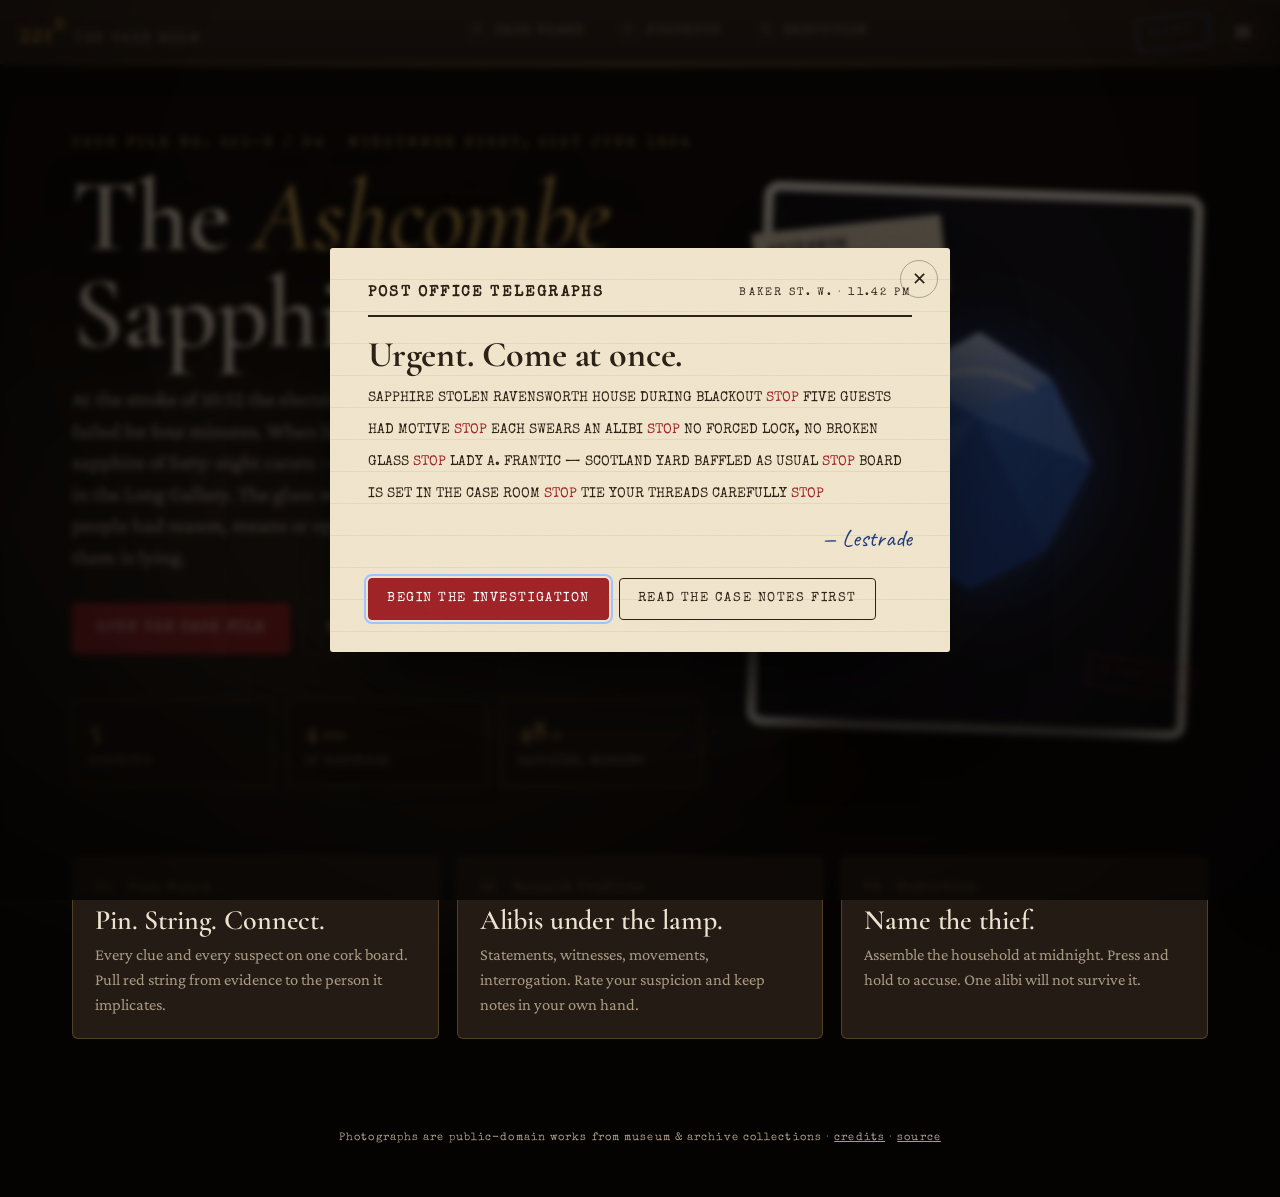
==== commit 45afadab: "Asset fetcher: add Library of Congress, Art Institute of Chicago and Cleveland Museum sources Co-Aut" ====
--- a/index.html
+++ b/index.html
@@ -11,7 +11,7 @@
   <link rel="icon" href="data:image/svg+xml,%3Csvg xmlns='http://www.w3.org/2000/svg' viewBox='0 0 64 64'%3E%3Ccircle cx='32' cy='32' r='30' fill='%23151008'/%3E%3Ccircle cx='32' cy='32' r='14' fill='%232c62c9'/%3E%3Ccircle cx='27' cy='27' r='4' fill='%23dbe8ff'/%3E%3C/svg%3E" />
   <link rel="preconnect" href="https://fonts.googleapis.com" />
   <link rel="preconnect" href="https://fonts.gstatic.com" crossorigin />
-  <link href="https://fonts.googleapis.com/css2?family=Playfair+Display:ital,wght@0,500;0,700;0,900;1,500&family=IM+Fell+English:ital@0;1&family=Special+Elite&family=Caveat:wght@500;700&display=swap" rel="stylesheet" />
+  <link href="https://fonts.googleapis.com/css2?family=Cormorant+Garamond:ital,wght@0,500;0,600;0,700;1,500;1,600&family=Crimson+Pro:ital,wght@0,400;0,500;0,600;1,400&family=Special+Elite&family=Caveat:wght@500;700&display=swap" rel="stylesheet" />
   <link rel="stylesheet" href="styles.css" />
 </head>
 <body>
@@ -20,7 +20,7 @@
   <div class="vignette" aria-hidden="true"></div>
 
   <header class="masthead" role="banner">
-    <a class="brand" href="#/board" aria-label="221B Case Room home">
+    <a class="brand" href="#/" aria-label="221B Case Room home">
       <span class="brand__num">221<small>B</small></span>
       <span class="brand__name">The Case Room</span>
     </a>
@@ -53,7 +53,7 @@
     </div>
   </header>
 
-  <main id="view" class="view" tabindex="-1"></main>
+  <main id="view" class="view" tabindex="-1"><noscript><p style="padding:40px;text-align:center">The Case Room needs JavaScript to pull its strings. Please enable it.</p></noscript></main>
 
   <!-- Case notes drawer -->
   <aside class="drawer" id="notesDrawer" aria-hidden="true" aria-label="Case notes">
--- a/styles.css
+++ b/styles.css
@@ -4,8 +4,8 @@
    ══════════════════════════════════════════════════════════════ */
 
 :root {
-  --f-display: "Playfair Display", Georgia, serif;
-  --f-body: "IM Fell English", Georgia, serif;
+  --f-display: "Cormorant Garamond", "Playfair Display", Georgia, serif;
+  --f-body: "Crimson Pro", "IM Fell English", Georgia, serif;
   --f-type: "Special Elite", "Courier New", monospace;
   --f-hand: "Caveat", "Segoe Script", cursive;
 
@@ -76,15 +76,15 @@
   background: var(--bg);
   color: var(--text);
   font-family: var(--f-body);
-  font-size: 17px;
-  line-height: 1.45;
+  font-size: 18px;
+  line-height: 1.5;
   overflow-x: hidden;
   -webkit-font-smoothing: antialiased;
 }
 button, input, textarea, select { font: inherit; color: inherit; }
 button { cursor: pointer; }
 a { color: inherit; }
-h1, h2, h3 { font-family: var(--f-display); font-weight: 700; margin: 0; line-height: 1.15; }
+h1, h2, h3 { font-family: var(--f-display); font-weight: 700; margin: 0; line-height: 1.1; letter-spacing: -.005em; }
 ::selection { background: var(--sapphire); color: #fff; }
 :focus-visible { outline: 2px solid var(--sapphire-2); outline-offset: 2px; }
 
@@ -117,7 +117,7 @@
 }
 .brand { display: flex; align-items: baseline; gap: 10px; text-decoration: none; }
 .brand__num {
-  font-family: var(--f-display); font-weight: 900; font-size: 30px; letter-spacing: -.02em;
+  font-family: var(--f-display); font-weight: 700; font-size: 32px; letter-spacing: -.02em;
   color: var(--brass);
   text-shadow: 0 1px 0 rgba(0,0,0,.6), 0 0 18px var(--glow);
 }
@@ -228,7 +228,7 @@
   box-shadow: 0 -1px 0 rgba(0,0,0,.08);
 }
 .folder__num { font-family: var(--f-type); font-size: 11px; letter-spacing: .2em; color: var(--paper-muted); }
-.folder__title { font-size: 23px; margin-top: 4px; }
+.folder__title { font-size: 27px; margin-top: 4px; }
 .folder__sub { font-style: italic; color: var(--paper-muted); font-size: 15px; margin-top: 2px; }
 .folder__date { font-family: var(--f-type); font-size: 12px; margin-top: 8px; color: var(--paper-muted); }
 .folder__brief { font-size: 15px; margin: 12px 0 0; }
@@ -393,7 +393,7 @@
   background: #1b1510; color: #f3e7c6; font-family: var(--f-type); font-size: 10px; letter-spacing: .2em; text-transform: uppercase;
   clip-path: polygon(0 0, 100% 0, 92% 50%, 100% 100%, 0 100%);
 }
-.card--clue .title { font-size: 17px; margin-top: 8px; font-weight: 700; }
+.card--clue .title { font-size: 20px; margin-top: 8px; font-weight: 700; }
 .card--clue .summary { font-size: 13.5px; line-height: 24px; margin-top: 2px; color: #3b2f22; }
 .card--clue .tied {
   display: flex; align-items: center; justify-content: space-between; gap: 6px; margin-top: 8px; padding-top: 6px;
@@ -460,12 +460,12 @@
   background-image: url("data:image/svg+xml,%3Csvg xmlns='http://www.w3.org/2000/svg' width='160' height='160'%3E%3Cfilter id='n'%3E%3CfeTurbulence type='fractalNoise' baseFrequency='.7' numOctaves='3'/%3E%3CfeColorMatrix values='0 0 0 0 0 0 0 0 0 0 0 0 0 0 0 0 0 0 .07 0'/%3E%3C/filter%3E%3Crect width='100%25' height='100%25' filter='url(%23n)'/%3E%3C/svg%3E");
 }
 .sheet__head { display: flex; justify-content: space-between; align-items: flex-start; gap: 16px; padding-bottom: 14px; border-bottom: 2px solid var(--paper-ink); }
-.sheet__head h1 { font-size: 34px; }
+.sheet__head h1 { font-size: 42px; }
 .sheet__head .meta { font-family: var(--f-type); font-size: 11px; letter-spacing: .18em; text-transform: uppercase; color: var(--paper-muted); }
 .sheet section { margin-top: 26px; }
 .sheet h3 { font-family: var(--f-type); font-size: 12px; letter-spacing: .24em; text-transform: uppercase; color: var(--paper-muted); font-weight: 400; margin-bottom: 10px; display: flex; align-items: center; gap: 10px; }
 .sheet h3::after { content: ""; flex: 1; border-top: 1px dashed rgba(0,0,0,.25); }
-.quote { font-size: 22px; font-style: italic; line-height: 1.35; margin: 0; padding-left: 18px; border-left: 3px solid var(--wax); }
+.quote { font-size: 25px; font-family: var(--f-display); font-weight: 500; font-style: italic; line-height: 1.35; margin: 0; padding-left: 18px; border-left: 3px solid var(--wax); }
 .quote + p { color: var(--paper-muted); font-size: 15px; margin: 10px 0 0; }
 .witnesses { display: flex; flex-wrap: wrap; gap: 8px; list-style: none; padding: 0; margin: 0; }
 .witnesses li { padding: 6px 12px; background: rgba(0,0,0,.05); border: 1px solid rgba(0,0,0,.15); border-radius: 3px; font-size: 15px; }
@@ -497,7 +497,7 @@
 .deduce { max-width: 1180px; margin: 0 auto; padding: 32px 22px 80px; }
 .deduce__head { text-align: center; max-width: 720px; margin: 0 auto 30px; }
 .eyebrow { font-family: var(--f-type); font-size: 12px; letter-spacing: .3em; text-transform: uppercase; color: var(--brass); }
-.deduce__head h1 { font-size: clamp(32px, 4.6vw, 52px); margin-top: 8px; font-weight: 900; }
+.deduce__head h1 { font-size: clamp(40px, 5.6vw, 66px); margin-top: 8px; font-weight: 700; font-style: italic; }
 .deduce__head p { color: var(--muted); font-style: italic; font-size: 18px; margin: 10px 0 0; }
 .warn { display: inline-flex; gap: 8px; align-items: center; margin-top: 14px; padding: 8px 14px; border: 1px dashed var(--ochre); color: var(--ochre); border-radius: 4px; font-family: var(--f-type); font-size: 12px; letter-spacing: .08em; }
 
@@ -513,7 +513,7 @@
 }
 .figure .photo { aspect-ratio: 4/5; background: #cbb891; color: var(--cameo-ink); overflow: hidden; border-radius: 2px; box-shadow: inset 0 0 40px rgba(60,30,0,.5); filter: grayscale(.4) brightness(.75); transition: filter .3s; }
 .figure .photo svg { width: 100%; height: 100%; }
-.figure .n { font-family: var(--f-display); font-size: 16px; margin-top: 10px; font-weight: 700; }
+.figure .n { font-family: var(--f-display); font-size: 19px; margin-top: 10px; font-weight: 700; }
 .figure .r { font-family: var(--f-type); font-size: 10px; color: var(--muted); margin-top: 3px; letter-spacing: .04em; }
 .figure .tie { font-family: var(--f-hand); font-size: 16px; color: var(--string); margin-top: 4px; min-height: 20px; }
 .figure:hover { transform: translateY(-4px); border-color: var(--brass); }
@@ -526,7 +526,7 @@
 
 .reasoning { margin-top: 44px; display: grid; grid-template-columns: 1fr 360px; gap: 24px; align-items: start; }
 .reasoning .sheet { padding: 28px 32px; }
-.reasoning .sheet h2 { font-size: 24px; }
+.reasoning .sheet h2 { font-size: 30px; }
 .chain { list-style: none; padding: 0; margin: 14px 0 0; display: grid; gap: 8px; }
 .chain li { display: flex; gap: 10px; align-items: baseline; font-size: 16px; }
 .chain li .exhibit { flex: 0 0 auto; }
@@ -534,7 +534,7 @@
 
 .accuse-box { background: var(--panel-2); border: 1px solid var(--line); border-radius: 6px; padding: 22px; text-align: center; position: sticky; top: calc(var(--masthead-h) + 20px); }
 .accuse-box h3 { font-family: var(--f-type); font-size: 12px; letter-spacing: .24em; text-transform: uppercase; color: var(--muted); font-weight: 400; }
-.accuse-box .who { font-family: var(--f-display); font-size: 24px; margin: 8px 0 4px; min-height: 30px; }
+.accuse-box .who { font-family: var(--f-display); font-size: 28px; margin: 8px 0 4px; min-height: 30px; }
 .accuse-box .sus { font-family: var(--f-hand); font-size: 18px; color: var(--brass); min-height: 22px; }
 .hold {
   --p: 0; position: relative; width: 150px; height: 150px; margin: 18px auto 10px; border-radius: 50%; border: 0;
@@ -556,7 +556,7 @@
 @keyframes fadeIn { from { opacity: 0; } to { opacity: 1; } }
 .reveal__card { position: relative; width: min(760px, 100%); background: var(--paper); color: var(--paper-ink); padding: 48px 46px 40px; border-radius: 3px; box-shadow: 0 60px 100px -30px rgba(0,0,0,.9); transform: rotate(-.6deg); animation: pop .4s cubic-bezier(.2,1.2,.4,1); }
 .reveal__card .exhibit { font-size: 11px; }
-.reveal__card h2 { font-size: clamp(30px, 5vw, 46px); margin-top: 12px; font-weight: 900; }
+.reveal__card h2 { font-size: clamp(34px, 5.4vw, 54px); margin-top: 12px; font-weight: 700; }
 .reveal__card .stamp--big { position: absolute; right: 30px; top: 26px; animation: stampIn .6s .25s cubic-bezier(.2,1.4,.4,1) both; }
 .reveal__text { font-size: 19px; line-height: 1.55; margin: 20px 0 0; min-height: 120px; }
 .reveal__text .caret { display: inline-block; width: 2px; height: 1em; background: var(--paper-ink); vertical-align: -2px; animation: blink .8s steps(1) infinite; margin-left: 2px; }
@@ -570,7 +570,7 @@
 .drawer[aria-hidden="false"] { transform: none; }
 .drawer__inner { height: 100%; display: flex; flex-direction: column; background: var(--paper); color: var(--paper-ink); box-shadow: -30px 0 60px -20px rgba(0,0,0,.8); }
 .drawer__head { display: flex; justify-content: space-between; align-items: center; padding: 18px 20px; border-bottom: 2px solid var(--paper-ink); }
-.drawer__head h2 { font-size: 24px; }
+.drawer__head h2 { font-size: 30px; }
 .drawer__head .icon-btn { border-color: rgba(0,0,0,.3); color: var(--paper-ink); }
 .drawer__body { overflow-y: auto; padding: 20px 22px 40px; background: repeating-linear-gradient(transparent 0 31px, rgba(60,90,160,.18) 31px 32px); background-attachment: local; }
 .drawer__body h3 { font-family: var(--f-type); font-size: 11px; letter-spacing: .24em; text-transform: uppercase; color: var(--paper-muted); font-weight: 400; margin: 18px 0 8px; }
@@ -589,7 +589,7 @@
 .telegram { padding: 34px 38px 32px; background-image: repeating-linear-gradient(transparent 0 31px, rgba(0,0,0,.06) 31px 32px); }
 .telegram__head { display: flex; justify-content: space-between; align-items: center; font-family: var(--f-type); font-size: 11px; letter-spacing: .2em; text-transform: uppercase; padding-bottom: 10px; border-bottom: 2px solid var(--paper-ink); }
 .telegram__head b { font-size: 15px; }
-.telegram h2 { font-size: 30px; margin-top: 18px; }
+.telegram h2 { font-size: 36px; margin-top: 18px; }
 .telegram p { font-family: var(--f-type); font-size: 14px; line-height: 32px; margin: 8px 0 0; text-transform: uppercase; }
 .telegram p em { font-style: normal; color: var(--wax); }
 .telegram .sig { font-family: var(--f-hand); font-size: 24px; margin-top: 10px; text-align: right; color: #1f3a7a; }
@@ -597,7 +597,7 @@
 
 /* Clue examine modal */
 .examine { padding: 34px 38px 30px; }
-.examine .title { font-size: 30px; margin-top: 10px; }
+.examine .title { font-size: 36px; margin-top: 10px; }
 .examine .detail { font-size: 18px; line-height: 1.55; margin-top: 14px; }
 .examine .suggests { margin-top: 16px; padding: 12px 16px; border-left: 3px solid var(--ochre); background: rgba(181,122,27,.08); font-style: italic; }
 .examine h3 { font-family: var(--f-type); font-size: 11px; letter-spacing: .24em; text-transform: uppercase; color: var(--paper-muted); font-weight: 400; margin: 24px 0 10px; }
@@ -611,7 +611,7 @@
 .chooser .rl { font-family: var(--f-type); font-size: 9px; letter-spacing: .04em; opacity: .75; }
 
 .confirm { padding: 34px 38px 30px; }
-.confirm h2 { font-size: 28px; }
+.confirm h2 { font-size: 34px; }
 .confirm p { margin: 12px 0 0; font-size: 17px; }
 .confirm .actions { display: flex; gap: 10px; margin-top: 22px; justify-content: flex-end; }
 
@@ -661,3 +661,98 @@
 [hidden] { display: none !important; }
 .list-mode .board-scroll { height: auto !important; min-height: 0; }
 .list-mode .dock .folder { grid-template-columns: 1fr; }
+
+
+/* ══ PHOTOGRAPHS (real images with SVG fallback underneath) ═══ */
+.photo { position: relative; }
+.photo img, .mini-photo img { position: absolute; inset: 0; width: 100%; height: 100%; object-fit: cover; object-position: 50% 18%; display: block;
+  filter: sepia(.6) contrast(1.06) brightness(.96) saturate(.9); transition: filter .4s; }
+.photo::after { content: ""; position: absolute; inset: 0; pointer-events: none; box-shadow: inset 0 0 50px rgba(50,25,0,.55), inset 0 0 0 1px rgba(0,0,0,.25);
+  background: radial-gradient(ellipse at 50% 35%, transparent 55%, rgba(60,30,0,.35) 100%); }
+.card--suspect:hover .photo img, .figure.is-on .photo img, .mugshot .photo img { filter: sepia(.4) contrast(1.08) brightness(1) saturate(.95); }
+.figure .photo { filter: none; }
+.figure .photo img { filter: sepia(.7) contrast(1) brightness(.7) saturate(.8); }
+.figure:hover .photo img, .figure.is-on .photo img { filter: sepia(.4) contrast(1.06) brightness(1); }
+.mini-photo { position: relative; }
+.board-scroll.has-texture {
+  background:
+    radial-gradient(ellipse at 30% 20%, rgba(255,230,180,.14), transparent 50%),
+    radial-gradient(ellipse at 80% 90%, rgba(0,0,0,.35), transparent 55%),
+    url("assets/textures/cork.jpg") center / 520px repeat,
+    linear-gradient(160deg, var(--cork), var(--cork-2));
+  background-blend-mode: normal, normal, multiply, normal;
+}
+:root[data-theme="daylight"] .board-scroll.has-texture { background-blend-mode: normal, normal, luminosity, normal; }
+
+/* ══ LANDING ═══════════════════════════════════════════════ */
+.landing { position: relative; min-height: calc(100vh - var(--masthead-h)); display: grid; align-items: center; overflow: hidden; isolation: isolate; }
+.landing__bg { position: absolute; inset: 0; z-index: -2; background: #0e0906 url("assets/scenes/manor.jpg") center 40% / cover no-repeat;
+  filter: sepia(.7) contrast(1.05) brightness(.55) saturate(.8); transform: scale(1.04); animation: kenburns 30s ease-in-out infinite alternate; }
+@keyframes kenburns { to { transform: scale(1.12) translate(-1%, -1.5%); } }
+.landing__bg::after { content: ""; position: absolute; inset: 0; background:
+  radial-gradient(ellipse at 28% 45%, rgba(255,190,100,.22), transparent 45%),
+  linear-gradient(180deg, rgba(14,9,6,.55), rgba(14,9,6,.25) 40%, rgba(14,9,6,.92) 100%); }
+:root[data-theme="daylight"] .landing__bg { filter: sepia(.45) contrast(1) brightness(.85); }
+:root[data-theme="daylight"] .landing__bg::after { background: linear-gradient(180deg, rgba(233,223,204,.3), rgba(233,223,204,.6) 60%, var(--bg) 100%); }
+.landing__inner { position: relative; max-width: 1180px; width: 100%; margin: 0 auto; padding: 70px 22px 60px; display: grid; grid-template-columns: 1.15fr .85fr; gap: 40px; align-items: center; }
+.landing .eyebrow { font-size: 13px; }
+.landing h1 { font-size: clamp(54px, 8vw, 112px); font-weight: 600; line-height: .95; margin-top: 14px; letter-spacing: -.01em; text-shadow: 0 2px 30px rgba(0,0,0,.5); }
+.landing h1 em { font-style: italic; color: var(--brass); font-weight: 500; }
+.landing .lede { font-size: 21px; max-width: 560px; margin: 22px 0 0; color: var(--text); opacity: .92; }
+.landing .cta { display: flex; flex-wrap: wrap; gap: 12px; margin-top: 30px; align-items: center; }
+.landing .cta .btn { padding: 14px 24px; font-size: 14px; }
+.landing .cta .resume { font-family: var(--f-hand); font-size: 20px; color: var(--brass); }
+.landing__facts { display: grid; grid-template-columns: repeat(3, 1fr); gap: 14px; margin-top: 46px; }
+.fact { padding: 14px 16px; border: 1px solid rgba(201,162,78,.3); border-radius: 4px; background: rgba(20,14,10,.55); backdrop-filter: blur(6px); }
+:root[data-theme="daylight"] .fact { background: rgba(243,235,217,.75); }
+.fact b { display: block; font-family: var(--f-display); font-size: 30px; font-weight: 600; color: var(--brass); line-height: 1; }
+.fact span { font-family: var(--f-type); font-size: 11px; letter-spacing: .14em; text-transform: uppercase; color: var(--muted); }
+.evidence-bag { position: relative; justify-self: center; width: min(100%, 420px); aspect-ratio: 4/5; }
+.evidence-bag .tag { position: absolute; z-index: 2; left: -10px; top: 26px; padding: 10px 14px; background: var(--paper); color: var(--paper-ink); border-radius: 3px;
+  box-shadow: var(--shadow-lift); transform: rotate(-6deg); font-family: var(--f-type); font-size: 11px; letter-spacing: .14em; line-height: 1.6; }
+.evidence-bag .tag b { display: block; font-size: 14px; }
+.evidence-bag .frame { position: absolute; inset: 0; border-radius: 6px; overflow: hidden; background: #0b0d17;
+  box-shadow: 0 50px 80px -30px rgba(0,0,0,.9), 0 0 0 10px #f6f1e6, 0 0 0 11px rgba(0,0,0,.3); transform: rotate(2deg); }
+.evidence-bag .frame img { width: 100%; height: 100%; object-fit: cover; display: block; filter: saturate(1.2) contrast(1.08); }
+.evidence-bag .frame::after { content: ""; position: absolute; inset: 0; background: radial-gradient(ellipse at 50% 40%, transparent 50%, rgba(0,0,0,.55) 100%); }
+.evidence-bag .gem { position: absolute; inset: 0; display: grid; place-items: center; }
+.evidence-bag .gem svg { width: 70%; filter: drop-shadow(0 0 40px rgba(60,120,255,.55)); animation: float 6s ease-in-out infinite; }
+@keyframes float { 50% { transform: translateY(-10px) rotate(1.5deg); } }
+.evidence-bag .stamp { position: absolute; right: -8px; bottom: 30px; z-index: 2; transform: rotate(8deg); font-size: 14px; }
+.landing__screens { max-width: 1180px; margin: 0 auto; padding: 10px 22px 80px; display: grid; grid-template-columns: repeat(3, 1fr); gap: 18px; }
+.screen-card { display: block; text-decoration: none; padding: 22px 22px 20px; border: 1px solid var(--line); border-radius: 6px; background: var(--panel); transition: transform .25s, border-color .25s, box-shadow .25s; }
+.screen-card:hover { transform: translateY(-4px); border-color: var(--brass); box-shadow: 0 30px 50px -30px rgba(0,0,0,.8); }
+.screen-card .k { font-family: var(--f-type); font-size: 11px; letter-spacing: .22em; color: var(--brass); }
+.screen-card h3 { font-size: 28px; margin-top: 8px; font-weight: 600; }
+.screen-card p { margin: 8px 0 0; color: var(--muted); font-size: 16.5px; }
+.credits-line { text-align: center; font-family: var(--f-type); font-size: 11px; letter-spacing: .1em; color: var(--muted); padding: 0 22px 40px; }
+.credits-line a { color: var(--muted); }
+
+/* ══ INTERROGATION ═════════════════════════════════════════ */
+.qa { display: grid; gap: 8px; }
+.qa details { border: 1px solid rgba(0,0,0,.18); border-radius: 4px; background: rgba(255,255,255,.4); overflow: hidden; }
+.qa summary { cursor: pointer; list-style: none; padding: 12px 16px; display: flex; gap: 12px; align-items: baseline; font-family: var(--f-display); font-weight: 600; font-size: 20px; }
+.qa summary::-webkit-details-marker { display: none; }
+.qa summary::before { content: "Q."; font-family: var(--f-type); font-size: 12px; letter-spacing: .1em; color: var(--wax); }
+.qa summary:hover { background: rgba(0,0,0,.04); }
+.qa details[open] summary { border-bottom: 1px dashed rgba(0,0,0,.2); }
+.qa .a { padding: 12px 16px 14px 44px; font-size: 18px; font-style: italic; position: relative; animation: fadeUp .3s ease-out; }
+.qa .a::before { content: "A."; position: absolute; left: 16px; top: 14px; font-family: var(--f-type); font-size: 12px; letter-spacing: .1em; color: var(--ink-blue); font-style: normal; }
+
+/* ══ COACH MARK + SOLVE STATS ══════════════════════════════ */
+.pin.is-coach::after { content: ""; position: absolute; left: 50%; top: 50%; width: 22px; height: 22px; margin: -11px 0 0 -11px; border-radius: 50%; border: 2px solid #fff; background: none;
+  animation: pulse 1.6s ease-out infinite; }
+@keyframes pulse { 0% { transform: scale(1); opacity: .9; } 100% { transform: scale(3.2); opacity: 0; } }
+.stats { display: grid; grid-template-columns: repeat(3, 1fr); gap: 10px; margin-top: 18px; }
+.stats div { padding: 10px 12px; border: 1px solid rgba(0,0,0,.2); border-radius: 4px; background: rgba(255,255,255,.4); text-align: center; }
+.stats b { display: block; font-family: var(--f-display); font-size: 28px; font-weight: 600; line-height: 1; }
+.stats span { font-family: var(--f-type); font-size: 10px; letter-spacing: .14em; text-transform: uppercase; color: var(--paper-muted); }
+
+@media (max-width: 900px) {
+  .landing__inner { grid-template-columns: 1fr; padding-top: 50px; }
+  .evidence-bag { width: min(100%, 320px); }
+  .landing__screens { grid-template-columns: 1fr; }
+  .landing__facts { grid-template-columns: repeat(3, 1fr); gap: 8px; }
+  .fact b { font-size: 24px; }
+}
+@media (max-width: 760px) { .stats { grid-template-columns: repeat(3, 1fr); } .stats b { font-size: 22px; } .qa summary { font-size: 18px; } }
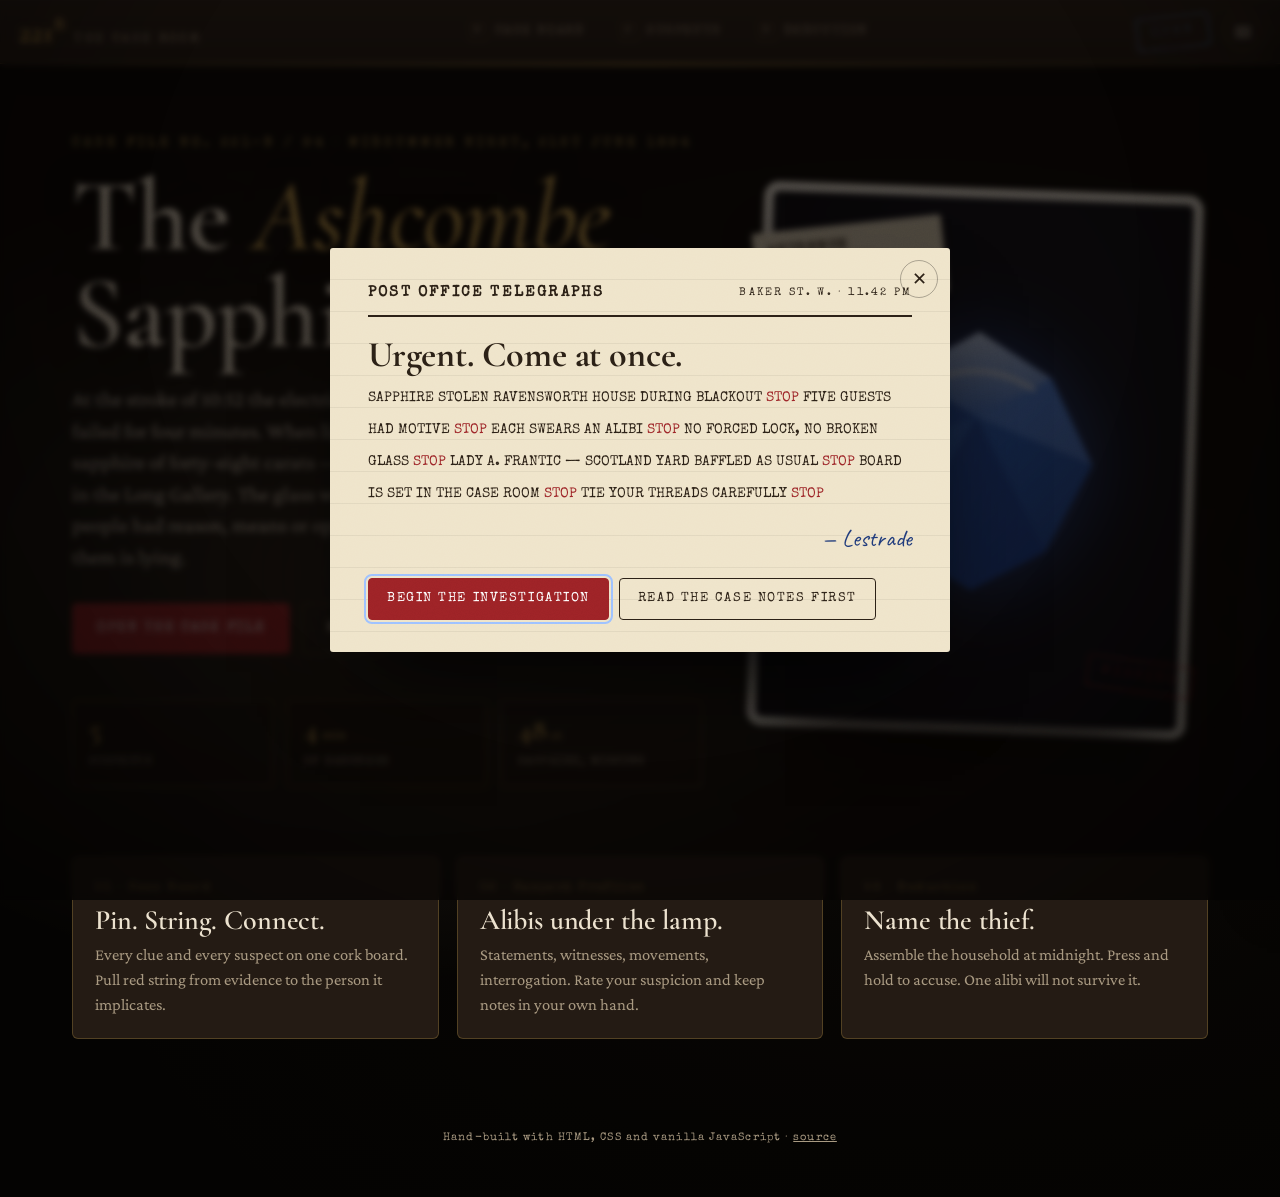
==== commit be602649: "Final polish: help manual, accessibility, print styles, phone layout fix; keep original build at /v1" ====
--- a/index.html
+++ b/index.html
@@ -7,6 +7,8 @@
   <meta name="description" content="An interactive detective evidence board. Pin clues, pull red string to suspects, and name the thief of the Ashcombe Sapphire." />
   <meta property="og:title" content="The 221B Case Room" />
   <meta property="og:description" content="Five suspects. Five alibis. One sapphire. Pull the string and name the thief." />
+  <meta property="og:type" content="website" />
+  <meta property="og:url" content="https://jaytech3.github.io/221b-case-room/" />
   <meta name="theme-color" content="#15100c" />
   <link rel="icon" href="data:image/svg+xml,%3Csvg xmlns='http://www.w3.org/2000/svg' viewBox='0 0 64 64'%3E%3Ccircle cx='32' cy='32' r='30' fill='%23151008'/%3E%3Ccircle cx='32' cy='32' r='14' fill='%232c62c9'/%3E%3Ccircle cx='27' cy='27' r='4' fill='%23dbe8ff'/%3E%3C/svg%3E" />
   <link rel="preconnect" href="https://fonts.googleapis.com" />
@@ -42,6 +44,7 @@
         <div class="menu__panel" id="menuPanel" role="menu" hidden>
           <button role="menuitem" data-action="notes">📓 Case notes &amp; timeline</button>
           <button role="menuitem" data-action="brief">✉️ Re-read the telegram</button>
+          <button role="menuitem" data-action="help">❔ Field manual &amp; shortcuts</button>
           <hr />
           <button role="menuitem" data-action="theme"><span id="themeLabel">☀️ Daylight theme</span></button>
           <button role="menuitem" data-action="sound"><span id="soundLabel">🔔 Sound: off</span></button>
--- a/styles.css
+++ b/styles.css
@@ -663,30 +663,9 @@
 .list-mode .dock .folder { grid-template-columns: 1fr; }
 
 
-/* ══ PHOTOGRAPHS (real images with SVG fallback underneath) ═══ */
-.photo { position: relative; }
-.photo img, .mini-photo img { position: absolute; inset: 0; width: 100%; height: 100%; object-fit: cover; object-position: 50% 18%; display: block;
-  filter: sepia(.6) contrast(1.06) brightness(.96) saturate(.9); transition: filter .4s; }
-.photo::after { content: ""; position: absolute; inset: 0; pointer-events: none; box-shadow: inset 0 0 50px rgba(50,25,0,.55), inset 0 0 0 1px rgba(0,0,0,.25);
-  background: radial-gradient(ellipse at 50% 35%, transparent 55%, rgba(60,30,0,.35) 100%); }
-.card--suspect:hover .photo img, .figure.is-on .photo img, .mugshot .photo img { filter: sepia(.4) contrast(1.08) brightness(1) saturate(.95); }
-.figure .photo { filter: none; }
-.figure .photo img { filter: sepia(.7) contrast(1) brightness(.7) saturate(.8); }
-.figure:hover .photo img, .figure.is-on .photo img { filter: sepia(.4) contrast(1.06) brightness(1); }
-.mini-photo { position: relative; }
-.board-scroll.has-texture {
-  background:
-    radial-gradient(ellipse at 30% 20%, rgba(255,230,180,.14), transparent 50%),
-    radial-gradient(ellipse at 80% 90%, rgba(0,0,0,.35), transparent 55%),
-    url("assets/textures/cork.jpg") center / 520px repeat,
-    linear-gradient(160deg, var(--cork), var(--cork-2));
-  background-blend-mode: normal, normal, multiply, normal;
-}
-:root[data-theme="daylight"] .board-scroll.has-texture { background-blend-mode: normal, normal, luminosity, normal; }
-
 /* ══ LANDING ═══════════════════════════════════════════════ */
 .landing { position: relative; min-height: calc(100vh - var(--masthead-h)); display: grid; align-items: center; overflow: hidden; isolation: isolate; }
-.landing__bg { position: absolute; inset: 0; z-index: -2; background: #0e0906 url("assets/scenes/manor.jpg") center 40% / cover no-repeat;
+.landing__bg { position: absolute; inset: 0; z-index: -2; background: #0e0906 radial-gradient(ellipse at 70% 60%, #2a1b10, #0e0906 65%);
   filter: sepia(.7) contrast(1.05) brightness(.55) saturate(.8); transform: scale(1.04); animation: kenburns 30s ease-in-out infinite alternate; }
 @keyframes kenburns { to { transform: scale(1.12) translate(-1%, -1.5%); } }
 .landing__bg::after { content: ""; position: absolute; inset: 0; background:
@@ -756,3 +735,33 @@
   .fact b { font-size: 24px; }
 }
 @media (max-width: 760px) { .stats { grid-template-columns: repeat(3, 1fr); } .stats b { font-size: 22px; } .qa summary { font-size: 18px; } }
+
+/* tighter masthead on phones */
+.tab { white-space: nowrap; }
+@media (max-width: 760px) {
+  .masthead { gap: 6px; }
+  .tabs { gap: 0; }
+  .tab { padding: 8px 7px; font-size: 10px; letter-spacing: .06em; }
+  .status-stamp { font-size: 9px; padding: 3px 6px; letter-spacing: .14em; }
+  .icon-btn { width: 34px; height: 34px; }
+}
+
+
+/* ══ PRINT: the dossier comes out as paper ══════════════════ */
+@media print {
+  .masthead, .grain, .vignette, .toast, .dossier__nav, .mugshot .actions, .gauge input, .drawer, .scrim, .modal, .board-hint { display: none !important; }
+  body { background: #fff; color: #000; }
+  .dossier { display: block; padding: 0; }
+  .mugshot, .sheet { box-shadow: none; transform: none; background: #fff; color: #000; }
+  .mugshot { max-width: 260px; margin-bottom: 20px; }
+  .notes { background: none; border-bottom: 1px solid #999; }
+  .qa details { break-inside: avoid; }
+}
+.confirm p b { font-family: var(--f-display); font-size: 1.1em; }
+.list-mode .board-scroll::before { width: 100%; height: 100%; }
+html, body { max-width: 100%; }
+.list-mode .board-wrap { overflow-x: hidden; }
+.board-wrap { grid-template-columns: 312px minmax(0, 1fr); }
+@media (max-width: 1040px) { .board-wrap { grid-template-columns: minmax(0, 1fr); } }
+.list-mode .board-scroll { min-width: 0; overflow: hidden; }
+.list-mode .row { max-width: 100%; }
